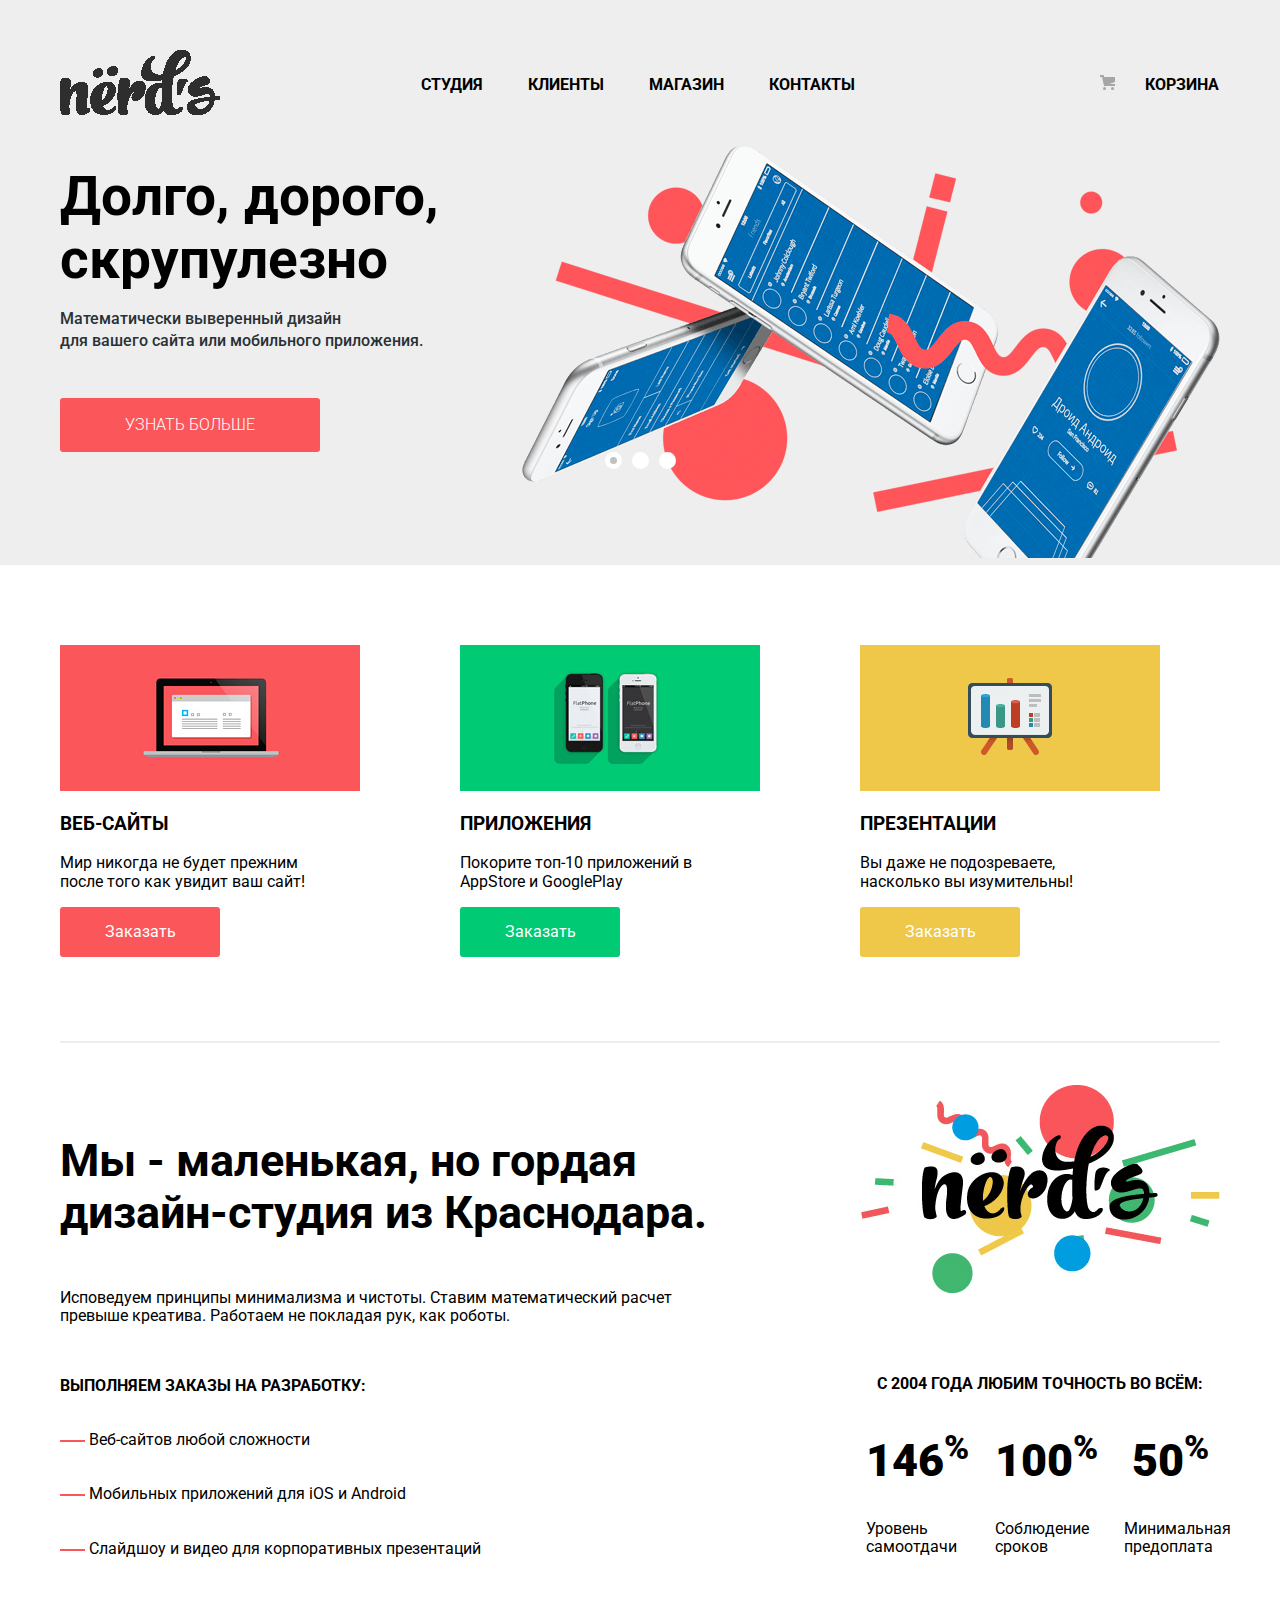
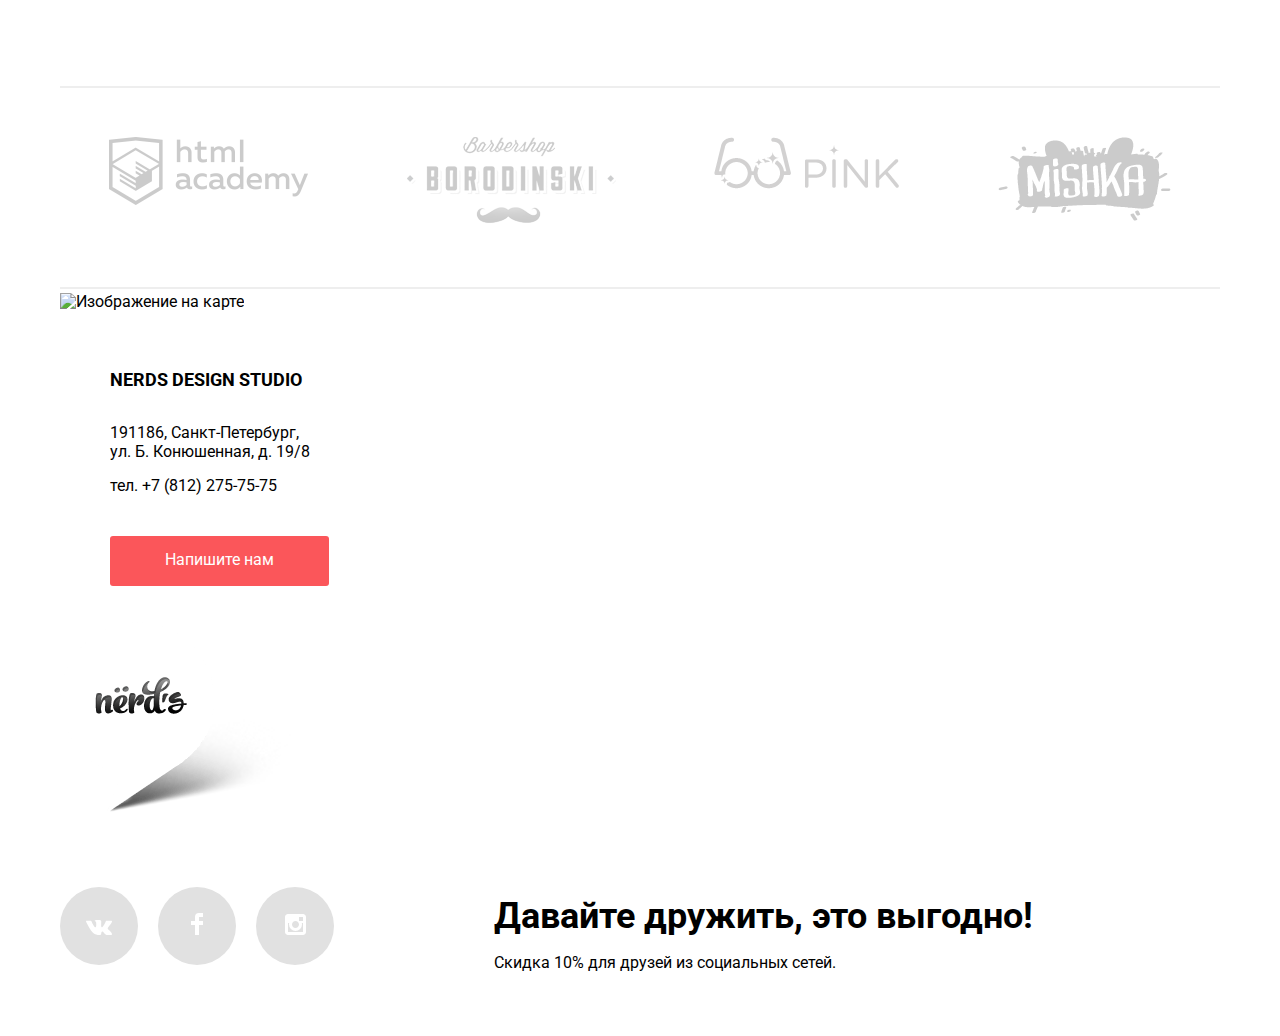
==== index.html @ 2d126277 "Исправления" ====
<!DOCTYPE html>
<html lang="ru">
  <head>
    <meta charset="utf-8">
    <title>HTML Academy: Нёрдс</title>
    <link href="https://fonts.googleapis.com/css?family=Roboto&display=swap" rel="stylesheet">
    <link rel="stylesheet" type="text/css" href="css/normalize.css">
    <link rel="stylesheet" type="text/css" href="css/style.css">
  </head>
  <body>
    <header class="main-header">
     <nav class="main-navigation container">
      <div class="main-navigation-wrapper">
      <div class="container">
      <a href="#">
        <svg xmlns="http://www.w3.org/2000/svg" xmlns:xlink="http://www.w3.org/1999/xlink" width="160" height="65" viewBox="0 0 160 65" class='main-logo'>
        <metadata><?xpacket begin="﻿" id="W5M0MpCehiHzreSzNTczkc9d"?>
        <x:xmpmeta xmlns:x="adobe:ns:meta/" x:xmptk="Adobe XMP Core 5.6-c142 79.160924, 2017/07/13-01:06:39        ">
        <rdf:RDF xmlns:rdf="http://www.w3.org/1999/02/22-rdf-syntax-ns#">
        <rdf:Description rdf:about=""/>
        </rdf:RDF>
        </x:xmpmeta>                                                     
        <?xpacket end="w"?></metadata>
        <image id="nerds-logo" width="160" height="65" xlink:href="[data-uri]"/>
        </svg>
      </a>
      <ul class="site-navigation">
      <li class="item-site-navigation"><a href="#"><b>СТУДИЯ</b></a></li>
      <li class="item-site-navigation"><a href="#"><b>КЛИЕНТЫ</b></a></li>
      <li class="item-site-navigation"><a href="catalog.html"><b>МАГАЗИН</b></a></li>
      <li class="item-site-navigation"><a href="#"><b>КОНТАКТЫ</b></a></li>
      </ul>
      <ul class="user-navigation">
       <li class="main-basket"><svg xmlns="http://www.w3.org/2000/svg" width="15" height="15" viewBox="0 0 15 15" class='basket-svvg'><circle fill="#a6a6a6" cx="4.5" cy="13.5" r="1.5"/><circle fill="#a6a6a6" cx="12.5" cy="13.5" r="1.5"/><path fill="#a6a6a6" d="M15 2H4.07l-.422-2H0v2h2.031l1.985 9H15V9H9.441L15 6.951z"/></svg><a href="#"><b> КОРЗИНА</b></a></li>
      </ul>  
      </div>
      </div>
    </nav>
    <div class="slider">
    <input type="radio" id="btn-1" name="toggle" checked>
    <input type="radio" id="btn-2" name="toggle">
    <input type="radio" id="btn-3" name="toggle">
    <div class="slider-controls">
      <label for="btn-1"></label>
      <label for="btn-2"></label>
      <label for="btn-3"></label>
    </div>
    <div class="slides">
      <div class="slide">
        <div class="slide-text">
           <div class="slide-title">Долго, дорого,<br>скрупулезно</div>
           <p>Математически выверенный дизайн<br>для вашего сайта или мобильного приложения.</p>
           <a class="btn" href="#">Узнать больше</a>
        </div>
       </div>
      <div class="slide">
        <div class="slide-text">
          <div class="slide-title">Любим математику,<br> как никто другой</div>
          <p>Никакого креатива, только математические формулы<br>  для расчета идеальных пропорций.</p>
          <a class="btn" href="#">Узнать больше</a>
        </div>
      </div>
      <div class="slide">
        <div class="slide-text">
          <div class="slide-title">Только ночь,<br> только хардкор!</div>
          <p>Работать днем, как все? Мы против этого.<br> Ближе к полуночи работа только начинается.</p>
          <a class="btn" href="#">Узнать больше</a>
        </div>
      </div>
    </div>
  </div>
    
    </header>
    <main class="container">
    <section class="features">
      <ul class="feature-list">
       <li class="feature-item">
        <img src="img/illustration-1.jpg" alt="Картинка №1 'ВЕБ-САЙТЫ'" width="300" height="146">
        <h3>ВЕБ-САЙТЫ</h3>
        <p>Мир никогда не будет прежним<br>
               после того как увидит ваш сайт!
            </p>
            <p><button type="button" class="button feature-button-one">Заказать</button></p>
       </li>
       <li class="feature-item">
        <img src="img/illustration-2.jpg" alt="Картинка №2 'ПРИЛОЖЕНИЯ'" width="300" height="146">
        <h3>ПРИЛОЖЕНИЯ</h3>
        <p>Покорите топ-10 приложений в<br>
               AppStore и GooglePlay
            </p>
            <p><button type="button" class="button feature-button-two">Заказать</button></p>
       </li>
       <li class="feature-item">
        <img src="img/illustration-3.jpg" alt="Картинка №3 'ПРЕЗЕНТАЦИИ'" width="300" height="146">
        <h3>ПРЕЗЕНТАЦИИ</h3>
        <p>Вы даже не подозреваете,<br>
               насколько вы изумительны!
            </p>
            <p><button type="button" class="button feature-button-three">Заказать</button></p>
       </li>      
      </ul>
    </section>
    <img src="img/divide.png" width="1160" height="2" alt="Горизонтальная линия">
    <div class="main-contacts">
      <div class="main-excellence">
      <p class="littering-2"><b>Мы - маленькая, но гордая<br>
      дизайн-студия из Краснодара.</b></p>
      Исповедуем принципы минимализма и чистоты. Ставим математический расчет<br>
      превыше креатива. Работаем не покладая рук, как роботы.
      <p class="littering-4"><b>Выполняем заказы на разработку:</b></p>
      <ul class="orders">
        <li class="orders-item"><img src="img/layer.png" width="25" height="2" alt="Чёрточка списка" class="order-item-img"> Веб-сайтов любой сложности</li>
        <li class="orders-item"><img src="img/layer.png" width="25" height="2" alt="Чёрточка списка" class="order-item-img"> Мобильных приложений для iOS и Android</li>
        <li class="orders-item"><img src="img/layer.png" width="25" height="2" alt="Чёрточка списка" class="order-item-img"> Слайдшоу и видео для корпоративных презентаций</li>
      </ul>  
      </div>
      <div class="statistics">
      <img src="img/nerds-illustration.png" width="360" height="208" alt="Картинка Нёрдс">
      <p class="littering-5"><b>C 2004 года любим точность во всём:</b></p>
      <table class="main-table">
        <tr class="train-1">
        <td class="table-item"><b>146<sup>%</sup></b></td>
        <td class="table-item"><b>100<sup>%</sup></b></td>
        <td class="table-item"><b>50<sup>%</sup></b></td>  
        </tr>
        <tr>
        <td class="table-item-1">Уровень самоотдачи</td>
        <td class="table-item-1">Соблюдение сроков</td>
        <td class="table-item-1">Минимальная предоплата</td>
        </tr>
      </table>
      </div>
    </div>
    <img src="img/divide.png" width="1160" height="2" alt="Горизонтальная линия">
    <ul class="main-brand">
    <li class="main-brand-item"><a href="https://htmlacademy.ru/intensive/htmlcss"><img src="img/logo-1-copy.png" width="199" height="68" alt="Картинка HTML Academy"></a></li>
    <li class="main-brand-item"><a href="#"><img src="img/logo-2-copy.png" width="209" height="90" alt="Картинка Барбершоп Бородинский"></a></li>
    <li class="main-brand-item"><a href="#"><img src="img/logo-3-copy.png" width="185" height="52" alt="Картинка ПНК"></a></li>
    <li class="main-brand-item"><a href="#"><img src="img/logo-4-copy.png" width="173" height="84" alt="Картинка MISHKA"></a></li>
    </ul>  
    <img src="img/divide.png" width="1160" height="2" alt="Горизонтальная линия">
    <div class="main-map">
      <!-- Вставить код карты !-->
      <img src="img/map.PNG" width="1160" height="415" alt="Изображение на карте">
      <article class="map-contact">
        <div class="map-contact-div-div">
        <div class="littering-8"><b>NERDS DESIGN STUDIO</b></div>
        <p>191186, Санкт-Петербург,<br>
        ул. Б. Конюшенная, д. 19/8</p>
        <p>тел. +7 (812) 275-75-75</p>
        <button type="button" class="button button-message-1">Напишите нам</button>  
        </div>
      </article>
    </div>
    <img src="img/map-marker.png" width="231" height="190" alt="Офис компании по адресу ул.Большая Конюшенная 19/8, Санкт-Петербург">
    <div class="modal modal-login">
    <form class="main-form" action="https://echo.htmlacademy.ru" method="post">
    <h2 class="littering-7">Напишите нам</h2>
    <div class="main-field-div-1-2">
      <button type="button" class="modal-close"></button>
    <div class="field-div-1">
    <p>
    <label for="name-user"><b>Ваше имя:</b></label><br>
    <input id="name-user" type="text" name="name" value="" placeholder="Имя Фамилия" class="field-div">
    </p>  
    </div>
    <div class="field-div-2">
    <p>
    <label for="user-email"><b>Ваш e-mail</b></label><br>
    <input id="user-email" type="email" name="login" placeholder="email@example.com" class="field-div">
    </p>  
    </div>
    </div>
    <div class="field-div-div">
      <label for="main-comment"><b>Текст письма:</b></label><br>
     <textarea name="comment" placeholder="В свободной форме" id="main-comment" class="field-div-div-1"></textarea><br>  
    </div>
    <button type="submit" class="button main-button-form">Отправить</button>
    </form> 
    </div>
    </main>
    <footer class="page-footer">
     <ul class="social-networks">
      <li class="social-networks-item"><a href="#"><svg xmlns="http://www.w3.org/2000/svg" width="26" height="15" viewBox="0 0 26 15"><path fill="#FFF" d="M16.138 11.51c.956-.309 2.18 2.04 3.483 2.939.978.681 1.727.534 1.727.534l3.473-.05s1.815-.112.957-1.554c-.071-.12-.503-1.069-2.585-3.022-2.177-2.043-1.882-1.712.739-5.244 1.597-2.153 2.236-3.468 2.036-4.028-.192-.539-1.365-.399-1.365-.399L20.69.713c-.381.001-.704.119-.851.515-.003.004-.621 1.666-1.445 3.079-1.741 2.989-2.436 3.148-2.724 2.961-.661-.433-.494-1.737-.494-2.664 0-2.897.432-4.105-.846-4.417-.427-.104-.739-.172-1.828-.182-1.392-.021-2.574 0-3.244.329-.445.223-.786.712-.579.74.26.035.843.16 1.155.586.401.552.389 1.789.389 1.789s.229 3.411-.54 3.834c-.528.29-1.25-.302-2.803-3.016-.793-1.388-1.392-2.922-1.392-2.922s-.116-.285-.326-.441c-.25-.185-.6-.244-.6-.244L.848.684S.29.7.085.946c-.182.218-.015.668-.015.668s2.909 6.881 6.203 10.347c3.02 3.182 6.452 2.971 6.452 2.971h1.555s.469-.054.709-.312c.224-.24.214-.691.214-.691s-.031-2.109.935-2.419z"/></svg></a></li>
      <li class="social-networks-item"><a href="#"><svg xmlns="http://www.w3.org/2000/svg" width="12" height="22" viewBox="0 0 12 22"><path fill="#FFF" d="M12 4V0H8a4 4 0 0 0-4 4v4H0v4h4v10h4V12h4V8H8V4h4z"/></svg></a></li>
      <li class="social-networks-item"><a href="#"><svg xmlns="http://www.w3.org/2000/svg" width="21" height="21" viewBox="0 0 21 21"><path fill="#FFF" d="M18 0H3C1.35 0 0 1.35 0 3v15c0 1.65 1.35 3 3 3h15c1.65 0 3-1.35 3-3V3c0-1.65-1.35-3-3-3zm-7.5 7c1.93 0 3.5 1.57 3.5 3.5S12.43 14 10.5 14 7 12.43 7 10.5 8.57 7 10.5 7zM18 18H3V9h1.181A6.504 6.504 0 0 0 4 10.5a6.5 6.5 0 1 0 13 0 6.45 6.45 0 0 0-.181-1.5H18v9zm0-11h-4V3h4v4z"/></svg></a></li> 
     </ul>
     <div class="discount">
     <b class="littering-3">Давайте дружить, это выгодно!</b><br>
     <p>Скидка 10% для друзей из социальных сетей.</p>
     </div>
    </footer>
  </body>
</html>
---- css/style.css ----
body {
	margin: 0;
	padding: 0;
	font-family: 'Roboto', Arial, sans-serif;
	font-size: 16px;
	font-weight: 400;
	min-width: 1200px;
}

.visually-hidden:not(:focus):not(:active),
input[type="checkbox"].visually-hidden,
input[type="radio"].visually-hidden {
  position: absolute;

  width: 1px;
  height: 1px;
  margin: -1px;
  border: 0;
  padding: 0;

  white-space: nowrap;

  clip-path: inset(100%);
  clip: rect(0 0 0 0);
  overflow: hidden;
}

.main-header {
  background: #eeeeee;
  margin-right: 20px;
  margin-left: 20px;
}
.slider {
  position: relative;
  width: 1160px;
  margin: 0 auto;
}
.slide {
  width: 100%;
  min-height: 430px;
  background-repeat: no-repeat;
  background-position: 100% 10px;
  transition: left 0.3s ease;
}
.slider input[type="radio"] {
  display: none;
}
.slider-controls {
  position: absolute;
  bottom: 95px;
  left: 50%;
  z-index: 10;
  width: 200px;
  margin-left: -100px;
  text-align: center; 
}
.slider-controls label {
  display: inline-block;
  width: 7px;
  height: 7px;
  margin: 0 3px;
  vertical-align: top;
  background: #ffffff;
  border: 5px solid white;
  border-radius: 50%;
  cursor: pointer;
}
.slide-text {
  width: 520px;
  padding: 30px 0;
}
.slide-title {
  font-weight: 700;
  font-size: 55px;
}
.slide p {
  font-weight: 500;
  line-height: 22px;
  color: #283136;
}
.slide .btn {
  display: block;
  width: 240px;
  height: 30px;
  margin-top: 46px;
  padding: 12px 10px;
  font-weight: 300;
  font-size: 16px;
  vertical-align: middle;
  line-height: 30px;
  text-align: center;
  color: #ffffff;
  text-transform: uppercase;
  text-decoration: none;
  background: #fb565a;
  border-radius: 3px;
}
.slide:nth-child(1) {
  background-image: url(../img/slide1.png); 
}

.slide:nth-child(2) {
  background-image: url(../img/slide2.png);
}

.slide:nth-child(3) {
  background-image: url(../img/slide3.png);
}
.slide {
  display: none;
}
#btn-1:checked ~ .slides .slide:nth-child(1) {
  display: block;
}

#btn-2:checked ~ .slides .slide:nth-child(2) {
  display: block;
}

#btn-3:checked ~ .slides .slide:nth-child(3) {
  display: block;
}
#btn-1:checked ~ .slider-controls label[for="btn-1"],
#btn-2:checked ~ .slider-controls label[for="btn-2"],
#btn-3:checked ~ .slider-controls label[for="btn-3"] {
  background-color: #c1c1c1;
}
/* КОНЕЦ СЛАЙДЕРА */


/* ОФОРМЛЕНИЕ ВСЕХ ССЫЛОК */
a {
	text-decoration: none;
	color: #000;
}

/* ОФОРМЛЕНИЕ ВСЕХ КНОПОК */

.button {
	font: inherit;
	text-align: center;
	color: #fff;
	vertical-align: middle;
	background-color: #fb565a;
	border: none;
}

.button:hover {
	background-color: #e74246;
}

.button:active {
	background-color: #d7363b;
}

.btn:hover {
	background-color: #e74246;
}

.btn:active {
	background-color: #d7363b;
}

.button-message-1 {
	width: 219px;
	height: 50px;
	border-radius: 3px;
	margin-top: 24px;
}

/* НАЧАЛО ШАПКИ САЙТА */
.main-logo:hover {
	opacity: 0.8;
}

.main-logo:active {
	opacity: 0.3;
}

.main-header {
	background-color: #eee;
	min-height: 135px;
	margin: 0 auto;
}

.main-navigation {
	min-height: 135px;
	display: flex;
	flex-direction: column;
	align-items: center;
}

.main-navigation-wrapper {
	width: 100%;
	min-height: 70px;
	background-color: transparent;
	margin-top: 50px;
}

.main-navigation .container {
	margin: 0;
}

.container {
  width: 1160px;
  margin: 0 auto;
  padding: 0;
}

.main-navigation-wrapper .container {
	display: flex;
	justify-content: space-between;
}

.site-navigation {
	display: flex;
	align-items: center;
	justify-content: space-around;
	list-style-type: none;
	font-size: 16px;
	font-weight: 500;
	min-height: 60px;
	margin: 0;
	padding: 0;
}

.item-site-navigation {
	margin-right: 45px;
}

.user-navigation {
	display: flex;
	align-items: center;
	min-height: 70px;
	margin: 0;
	padding: 0;
	width: 120px;
}


.site-navigation .item-site-navigation a:hover {
	color: #ff535d;
}

.site-navigation .item-site-navigation a:active {
	color: #bbb;
}

.button-up {
	width: 240px;
	height: 50px;
	margin-top: 40px;
	border-radius: 3px;
}

/* КОРЗИНА В ШАПКЕ, ПРОДОЛЖЕНИЕ ШАПКИ САЙТА */
.user-navigation {
	list-style-type: none;
	font-size: 16px;
	font-weight: 500;
}
.user-navigation .main-basket a:hover {
	color: #ff535d;
}

.user-navigation .main-basket a:active {
	color: #bbb;
}

.basket-svvg {
	padding-right: 26px;
}

/* КОНЕЦ ШАПКИ САЙТА */

/* Начало feature-item на INDEX.HTML  */
.features {
	margin-bottom: 34px;
}

.feature-list {
	list-style-type: none;
	min-height: 350px;
	margin: 0;
	padding: 0;
	display: flex;
	justify-content: space-between;
	margin-top: 80px;
}

.feature-item {
	min-height: 350px;
	width: 300px;
	margin-right: 100px;
}


.feature-button-one {
	width: 160px;
	height: 50px;
	border-radius: 3px;
}

.feature-button-two {
	background-color: #00ca74;
	width: 160px; 
	height:50px;
	border-radius: 3px;
}

.feature-button-two:hover {
	background-color: #01bc6d;
}

.feature-button-two:active {
	background-color: #00aa63;
}

.feature-button-three {
	background-color: #efc84a;
	width: 160px; 
	height:50px;
	border-radius: 3px;
}

.feature-button-three:hover {
	background-color: #eab535;
}

.feature-button-three:active {
	background-color: #e6a823;
}
/* Конец feature-item по INDEX.HTML */



/* Начало "Мы - маленькая, но гордая дизайн-студия на INDEX.HTML" */

.orders {
	list-style-type: none;
	margin: 0;
	padding: 0;
}

.orders-item {
	margin-bottom: 36px;
}

.order-item-img {
	vertical-align: middle;
}

.main-table {
	width: 360px;
	border-spacing: 5px 31px;
}

.main-table .table-item {
	vertical-align: middle;
	text-align: center;
	font-size: 45px;
	padding-right: 20px;
	font-weight: bold;

}

.main-table .table-item-1 {
	vertical-align: middle;
	padding-right: 5px;
}

.main-contacts {
	padding: 0;
	display: flex;
	justify-content: space-between;
	margin-bottom: 80px;
}

.excellence {
	min-height: 380px;
	width: 660px;
}

.statistics {
	min-height: 420px;
	width: 360px;
	margin-top: 38px;
}
/* Конец "Мы - маленькая, но гордая дизайн-студия на INDEX.HTML" */

/* Начало СПОНСОРОВ на INDEX.HTML */
.main-brand {
	list-style-type: none;
	display: flex;
	justify-content: space-around;
	margin: 0;
	padding: 0;
	margin-top: 44px;
	margin-bottom: 44px;
	
}

.main-brand .main-brand-item {
	opacity: 0.2;
}

.main-brand .main-brand-item:hover {
	opacity: 1;
}

.main-brand .main-brand-item:active {
	opacity: 0.1;
}
/* Конец СПОНСОРОВ НА INDEX.HTML*/

/* КАРТЫ НА ДВУХ СТРАНИЦАХ INDEX & CATALOG */
.map-contact {
	background-color:#fff;
	width: 320px;
	height: 310px;
}

/* КОНЕЦ КАРТ */

.main-field-div-1-2 {
	display: flex;
	margin-left: 70px;
}

.modal-close {
  position: absolute;
  left: 590px;
  top: 55px;
  width: 22px;
  height: 22px;
  border: 0;
  cursor: pointer;
  background-color: #fff;
}

.modal-close::before,
.modal-close::after {
  content: "";
  top: 10px;
  left: 2px;
  position: absolute;
  width: 19px;
  height: 3px;
  background-color: red;
}

.modal-close::before {
  transform: rotate(45deg);
}

.modal-close::after {
  transform: rotate(-45deg);
}

.field-div {
	height: 35px;
	width: 245px;
	margin-top: 8px;
}

.field-div:hover {
	border-color: #d7dcde;
}

.field-div:focus {
	border-color: #000;
}

.field-div:invalid {
	border-color: #e74246;
	color: #e74246;
}

.field-div-1 {
	margin-right: 30px;
}

.field-div-div {
	margin-left: 70px;
}

.field-div-div-1 {
	height: 82px;
	width: 521px;
	margin-top: 8px;
}

.field-div-div-1:hover {
	border-color: #d7dcde;
}

.field-div-div-1:focus {
	border-color: #000;
}

.field-div-div-1:invalid {
	border-color: #e74246;
	color: #e74246;
}

.main-button-form {
	width: 180px;
	height: 35px;
	border-radius: 3px;
	margin-left: 70px;
	margin-top: 25px;
}

.map-contact-div-div {
	padding-top: 58px;
	margin-left: 50px;
}

/* НАЧАЛО ПОДВАЛА САЙТА НА ДВУХ СТРАНИЦАХ INDEX & CATALOG */
	.social-networks-item {
	list-style-type: none;
	border-radius: 50%;
	background-color: #e1e1e1;
	width: 78px;
	height: 78px;
	text-align: center;
	line-height: 85px;
	vertical-align: middle;
	margin-right: 20px;
}

.social-networks-item:hover {
	background-color: #e74246;
}

.social-networks-item:active {
	background-color: #d7363b;
}

.page-footer {
	display: flex;
	margin: 0 auto;
	justify-content: flex-start;
	height: 220px;
	max-width: 1160px;
}

.social-networks {
	display: flex;
	margin: 0;
	padding: 0;
	align-items: center;
}

.discount {
	padding-top: 80px;
	margin-left: 140px;
}

/* КОНЕЦ ПОДВАЛА НА ДВУХ СТРАНИЦАХ INDEX & CATALOG */

/* Главные надписи на сайте */
.littering-1 {
	font-size: 55px;
}

.littering-2 {
	font-size: 45px;
	margin-top: 88px;
	margin-bottom: 50px;
}

.littering-3 {
	font-size: 36px;
}

.littering-4 {
	text-transform: uppercase;
	font-size: 16px;
	margin-top: 51px;
	margin-bottom: 36px;
}

.littering-5 {
	text-transform: uppercase;
	font-size: 16px;
	margin-top: 77px;
	margin-bottom: 10px;
	text-align: center;
}

.littering-6 {
	margin-top: -29px;
}

.littering-7 {
	margin-left: 70px;
	margin-top: 52px;
}

.littering-8 {
	font-size: 18px;
	margin-bottom: 34px;
}

.littering-9 {
	font-size: 18px;
  	line-height: 24px;
  	text-transform: uppercase;
  	font-weight: 700;
}

.littering-10 {
	display: flex;
	flex-wrap: wrap;
	justify-content: center;
	min-height: 200px;
}

.littering-10-text {
	font-size: 55px;
	font-weight: 700;
}
/* Конец главных надписей на сайте */

/* ФИЛЬТР */

.filter-item {
  margin: 0;
  padding: 0;
  border: none;
  /* Для демонстрации */
  width: 260px;
}

.range-filter {
  width: 260px;
  margin-top: 49px;
}

.filter-item legend {
  font-size: 18px;
  line-height: 24px;
  text-transform: uppercase;
  font-weight: 700;
}

.range-controls {
  position: relative;
  
  height: 41px;
  margin-bottom: 15px;
  padding-top: 39px;
  padding-right: 20px;
  padding-left: 20px;
  
  background-color: #f1f1f1;
  
  border-radius: 5px;
}

.range-controls .scale {
  height: 2px;

  background: #d7dcde;
}

.range-controls .bar {
  width: 30%;
  height: 2px;

  background: #00ca74;
}

.range-controls .toggle {
  position: absolute;
  top: 31px;
  left: 0;
  
  width: 4px;
  height: 4px;
  padding: 0;

  border: 8px solid #ffffff;
  background-color: #ababab;
  box-shadow: 0 2px 1px 0 #cfcfcf;
  border-radius: 50%;
  cursor: pointer;
}

.range-controls .toggle-min {
  left: 50px;
}

.range-controls .toggle-max {
  left: 110px;
}

.price-controls {
  font-size: 0;
}

.price-controls label {
  display: inline-block;
  width: 50%;
  
  font-size: 16px;
  text-transform: uppercase;
}

.price-controls input {
  width: 60px;
  padding: 8px 10px;
  margin-left: 10px;
  
  font-family: Roboto, Arial, sans-serif;
  font-size: 16px;
  text-align: center;
  color: #283136;
  
  border: none;
  border-radius: 5px;
  background: #f1f1f1;
}

.max-price {
  text-align: right;
}



/* Боковая панель "СЕТКА, ОСОБЕННОСТИ НА СТРАНИЦЕ CATALOG" */
.visually-hidden {
	height: 160px;
	background-color: #eee;
	text-align: center;
	font-size: 55px;
	padding-top: 20px;
}

.choice-grid {
	list-style-type: none;
	margin: 0;
	padding: 0;
}

.main-choice-grid {
	margin-top: 42px;
}

.choice-grid-item {
	margin-bottom: 25px;
}

.choice-features {
	display: flex;
	flex-direction: column;
	list-style-type: none;
	margin: 0;
	padding: 0;
}

.choice-features-item {
	margin-bottom: 18px;
}

.show-grid {
	background-color: #eeeeee;
	color: #000;
	width: 260px;
	height: 50px;
	margin-top: 38px;
	border-radius: 3px;

}

.show-grid:hover {
	background-color: #dfdfdf;
}

.show-grid:active {
	background-color: #d5d5d5;
}

.grid-features {
	display: flex;
	flex-direction: column;
}

.choice-grid {
	display: flex;
	flex-direction: column;
	margin: 0;
	padding: 0;
}

.radiobox-1 {
	position: relative;
  	padding-left: 40px;
  	cursor: pointer;
  	color: #999999;
  	padding-top: 7px;
}

.radiobox-1:hover {
  color: #4d4d4d;
}

.radiobox-1 input[type="radio"] + .checkbox-indicator-1 {
  position: absolute;
  top: 0;
  left: 0;
  width: 23px;
  height: 23px;
  border-radius: 50%;
  border: 5px solid #999999;
  color: #4d4d4d;
 
}

.radiobox-1 input[type="radio"]:hover + .checkbox-indicator-1 {
  border-color: #4d4d4d;
  color: #4d4d4d;
}

.radiobox-1 input[type="radio"]:checked + .checkbox-indicator-1::after {
  content: "";
  position: absolute;
  top: 7px;
  left: 7px;
  width: 10px;
  height: 10px;
  border-radius: 50%;
  background-color: #ededed;
}

.radiobox-1 input[type="radio"]:hover + .checkbox-indicator-1::after {
  background-color: #4d4d4d;
}

.checkbox-1 {
  position: relative;
  padding-left: 40px;
  padding-top: 5px;
  color: #999999;
  cursor: pointer;
}

.checkbox-1:hover {
  color: #4d4d4d;
}

.checkbox-1 input[type="checkbox"] + .checkbox-indicator {
  position: absolute;
  top: 0;
  left: 0;
  width: 23px;
  height: 23px;
  border: 2px solid #999999;
  border-radius: 3px;
}

.checkbox-1 input[type="checkbox"]:hover + .checkbox-indicator {
  border-color: #4d4d4d;
}

.checkbox-1 input[type="checkbox"]:checked + .checkbox-indicator::before {
	 content: "";

  position: absolute;
  top: 10px;
  left: 4px;
  z-index: 10;
  width: 8px;
  height: 5px;

  background-color: #ededed;

}

.checkbox-1 input[type="checkbox"]:checked + .checkbox-indicator::after {
  content: "";
  position: absolute;
  top: 5px;
  left: 6px;
  width: 25px;
  height: 5px;
  border: 1px solid #fff;
  background-color: #ededed;
}

.checkbox-1 input[type="checkbox"]:checked + .checkbox-indicator::before {
  transform: rotate(43deg);
}

.checkbox-1 input[type="checkbox"]:checked + .checkbox-indicator::after {
  transform: rotate(-48deg);
}

.checkbox-1 input[type="checkbox"]:hover + .checkbox-indicator::before {
  background-color: #4d4d4d;
}

.checkbox-1 input[type="checkbox"]:hover + .checkbox-indicator::after {
  background-color: #4d4d4d;
}


.notification {
	width: 360px;
	height: 233px;
	background-color: #eeeeee;
	margin-bottom: 20px;
}

.notification-main {
	font-size: 18px;
	font-weight: 700;
	text-align: center;
	margin-bottom: 28px;
	padding-top: 34px;
	text-transform: uppercase;
}

.notification-main-main {
	font-size: 16px;
	font-weight: normal;
	text-align: center;
	padding-bottom: 20px;
	color: #8a8a8a;
}

.notification-button {
	width: 200px;
	height: 50px;
	margin-left: 80px;
	border-radius: 3px;
}
/* Конец страницы каталога, боковая панель "СЕТКА, ОСОБЕННОСТИ" */

/* Начало панели "СТОИМОСТЬ, СОРТИРОВАТЬ" */
.main-setting {
	display: flex;
	flex-direction: column;
	list-style-type: none;
	margin: 0;
	padding: 0;
}

.main-sort {
	display: flex;
}
.sort {
	display: flex;
	list-style-type: none;
	margin: 0;
	padding: 0;
	margin-bottom: 50px;
}

.setting {
	display: flex;
	justify-content: flex-end;
	list-style-type: none;
	margin: 0;
	padding: 0;
	margin-left: 200px;
	padding-top: 3px;
}
.setting-item {
	display: flex;
	display: inline-block;
	list-style-type: none;
	margin-right: 25px;
	opacity: 0.2;
}

.setting-item:hover {
	opacity: 0.6;
}

.setting-item:active {
	opacity: 1;
}

.down-up {
	list-style-type: none;
	margin: 0;
	padding: 0;
	display: flex;
	margin-left: 40px;
	padding-top: 7px;
}

.setting-item-two {
	display: flex;
	margin-left: 20px;
}
/* Конец панели "СТОИМОСТЬ, СОРТИРОВАТЬ" */

/* НАЧАЛО КАТАЛОГА КАРТИНКИ */
.choice-selection-main {
	display: flex;
	flex-wrap: wrap;
	justify-content: space-between;
	list-style-type: none;
	margin: 0;
	padding: 0;
}

.container-main-main {
	display: flex;
	justify-content: space-around;
	margin-top: 60px;
}

.choice-selection {
	max-width: 760px;
	margin-left: 60px;
}

.chouce-1 {
	display: flex;
	flex-wrap: wrap;
	display: inline-block;
	width: 360px;
	margin-bottom: 5px;
	margin-left: 5px;
}

.choice-selection-main img {
	margin-top: -6px;
}

.chouce-1-item {
	opacity: 0.12;
}

.chouce-1-item:hover {
	opacity: 1;
}

.down-up-icon {
	opacity: 0.2;
}

.down-up-icon:hover {
	opacity: 0.6;
}

.down-up-icon:active {
	opacity: 1;
}
/* КОНЕЦ КАТАЛОГА КАРТИНКИ */

/* НАЧАЛО ПЕРЕКЛЮЧАТЕЛЕЙ КАТАЛОГА КАРТИНКИ */

.pagination {
	display: flex;
	list-style-type: none;
	justify-content: center;
	margin-left: 10px;
}

.pagination .pagination-item {
	font: inherit;
	text-align: center;
	color: #fff;
	line-height: 50px;
	vertical-align: middle;
	background-color: #eeeeee;
	border: none;
	width: 50px;
	height: 50px;
	margin: 5px;
	border-radius: 3px;
}
.pagination :last-child {
	width: 260px;
	height: 50px;
}

.pagination .pagination-item:hover {
	background-color: #dfdfdf;
}

.pagination .pagination-item:active {
	background-color: #d5d5d5;
}

/* КОНЕЦ ПЕРЕКЛЮЧАТЕЛЕЙ КАТАЛОГА КАРТИНКИ */

/* ФОРМЫ  */
.modal {
	position: fixed;
	background-color: #fff;
	box-shadow: 0 20px 40px rgba(0, 0, 0, 0.8);
	display: none;
}

.modal-login {
	top: 360px;
    left: 30%;
    width: 667px;
	height: 410px;
}

.bar {
	margin-left: 20%;
	width: 30%;
}
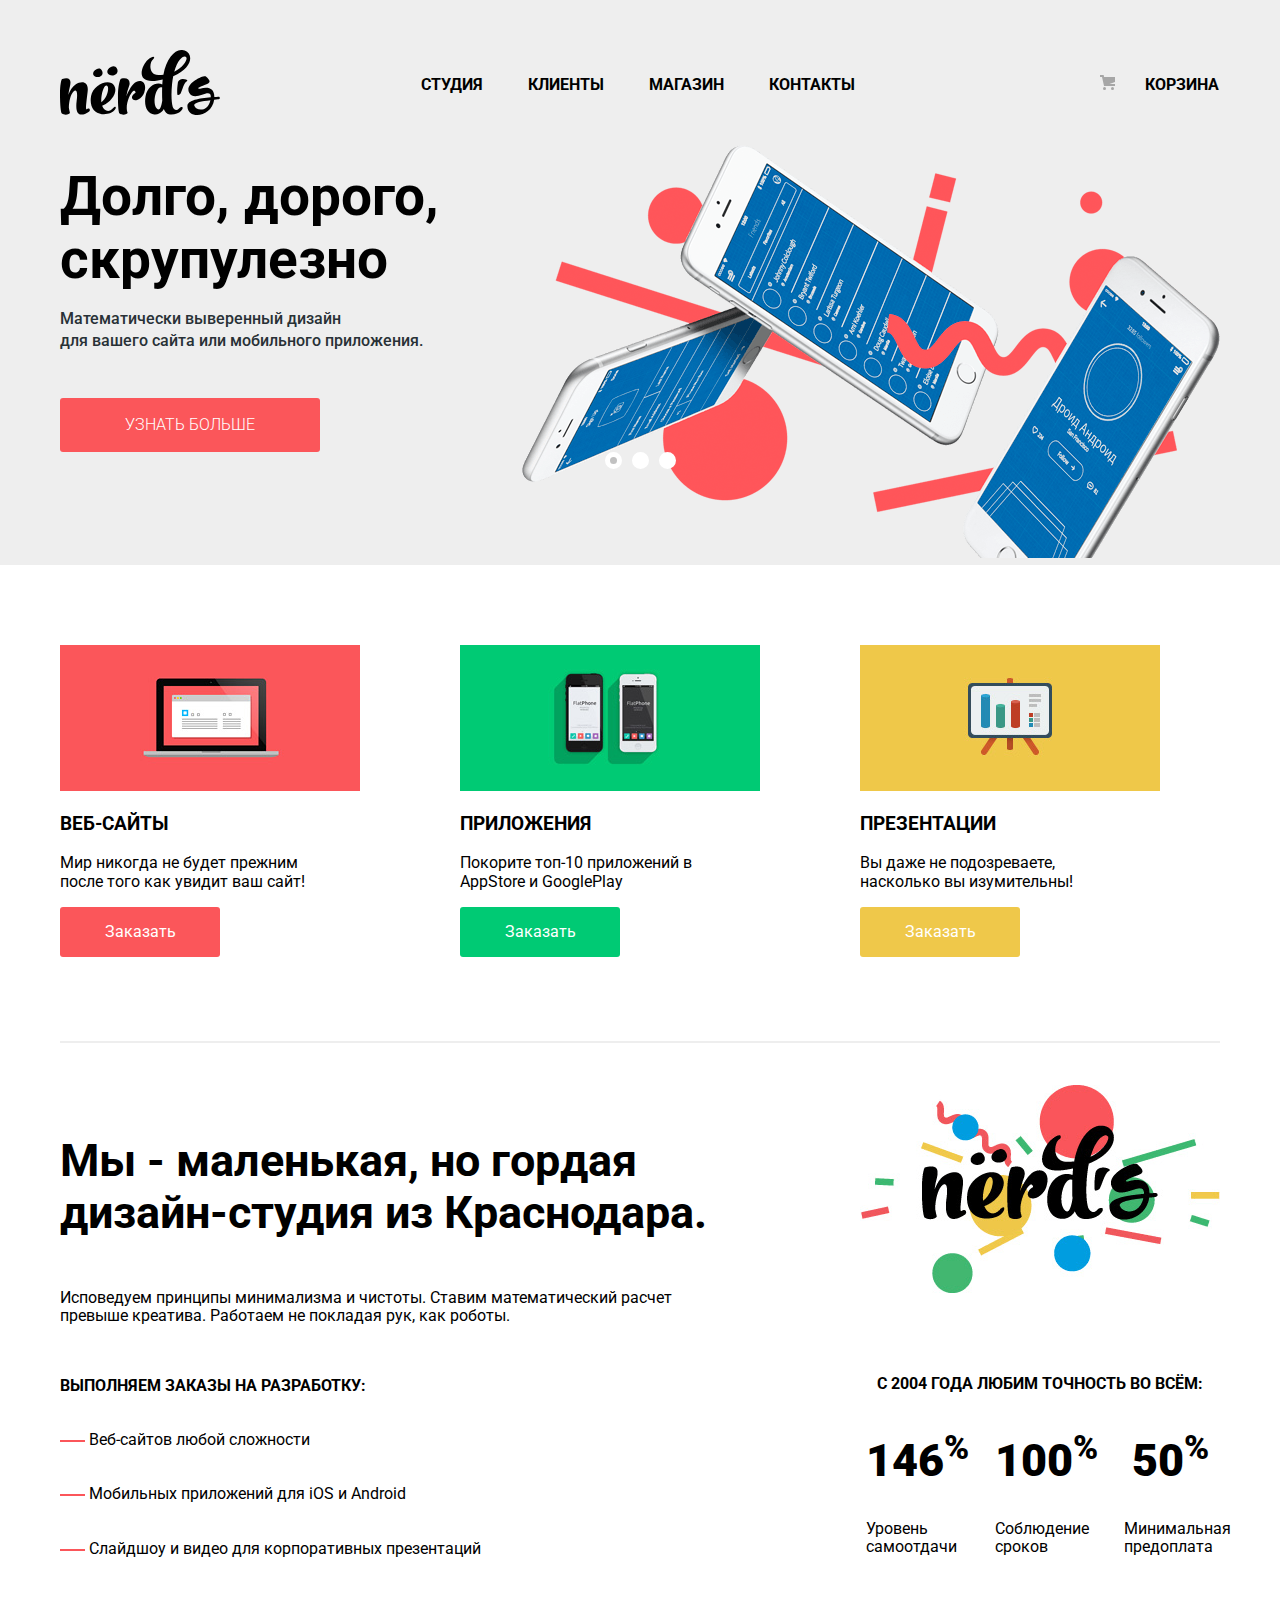
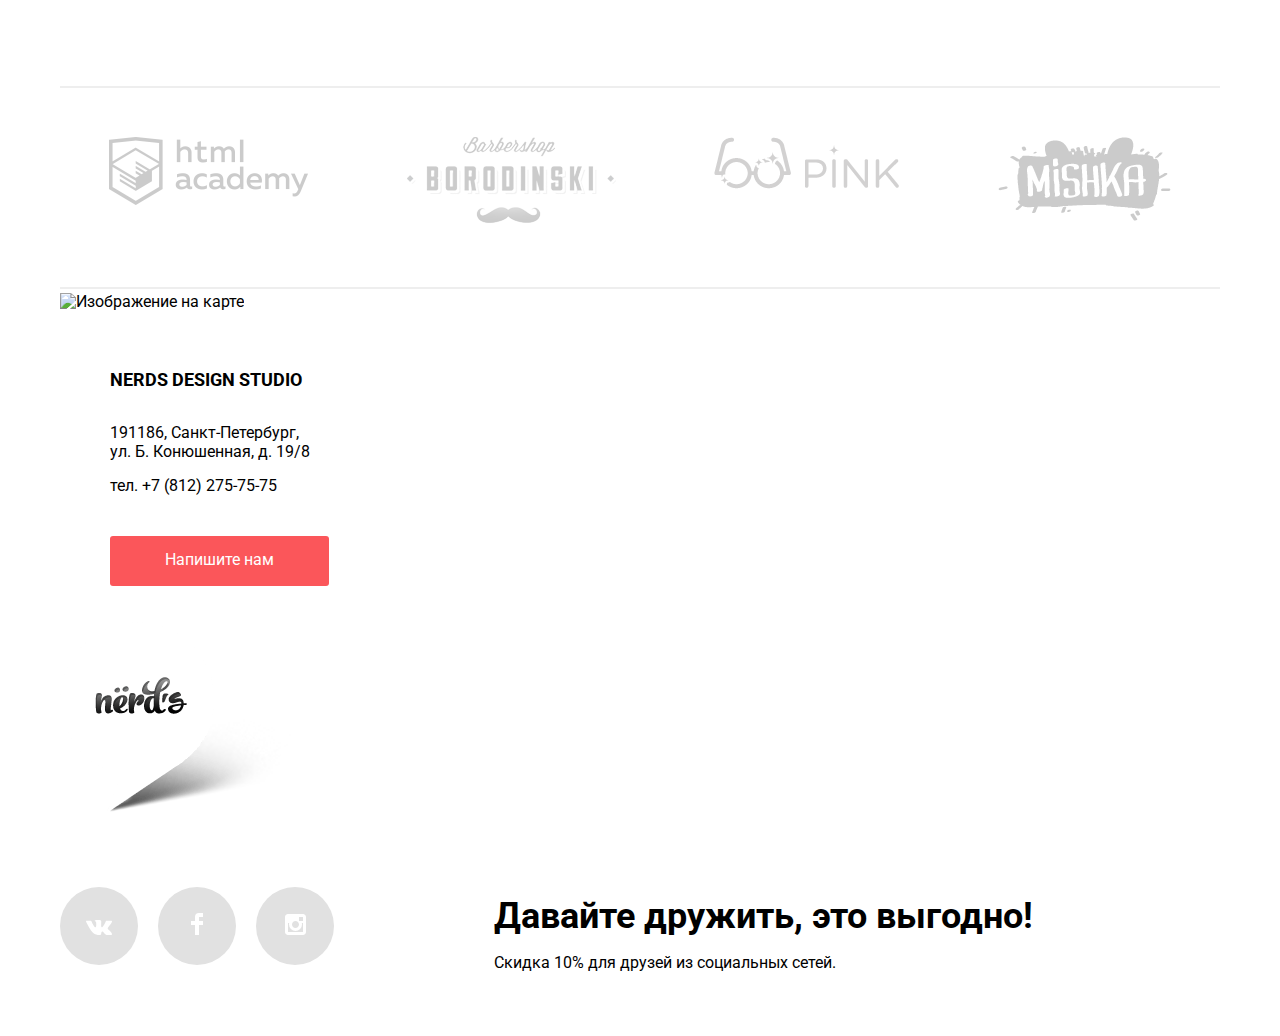
==== commit 87801897: "Исправления_я" ====
--- a/index.html
+++ b/index.html
@@ -13,16 +13,7 @@
       <div class="main-navigation-wrapper">
       <div class="container">
       <a href="#">
-        <svg xmlns="http://www.w3.org/2000/svg" xmlns:xlink="http://www.w3.org/1999/xlink" width="160" height="65" viewBox="0 0 160 65" class='main-logo'>
-        <metadata><?xpacket begin="﻿" id="W5M0MpCehiHzreSzNTczkc9d"?>
-        <x:xmpmeta xmlns:x="adobe:ns:meta/" x:xmptk="Adobe XMP Core 5.6-c142 79.160924, 2017/07/13-01:06:39        ">
-        <rdf:RDF xmlns:rdf="http://www.w3.org/1999/02/22-rdf-syntax-ns#">
-        <rdf:Description rdf:about=""/>
-        </rdf:RDF>
-        </x:xmpmeta>                                                     
-        <?xpacket end="w"?></metadata>
-        <image id="nerds-logo" width="160" height="65" xlink:href="[data-uri]"/>
-        </svg>
+        <svg class='main-logo' xmlns="http://www.w3.org/2000/svg" width="160" height="65" viewBox="0 0 160 65"><path d="M157.936 49.374c-1.235.161-2.523.271-3.757.377v.056c-2.415 17.364-26.188 20.231-26.779 6.599-.269-6.167 11.593-7.95 23.398-9.088.429-11.09-15.901 5.667-21.608-4.601-5.019-9.025 14.632-17.938 16.728-16.102 6.438 5.636 3.404 6.618-1.379 8.335-9.49 3.41-5.791 4.107-4.511 3.726 7.569-2.253 14.366-1.04 14.312 8.317 1.288-.107 2.522-.163 3.757-.271 2.306-.215 2.467 2.435-.161 2.652zm-7.514.756c-9.124 1.028-17.013 2.436-16.153 5.355 1.716 5.573 13.577 6.818 16.153-5.355zM117.678 44.918c-.682-.037-.703-6.038.112-11.688 1.005-6.951 11.935-3.357 9.093-1.906-2.975 1.52-4.429 8.718-6.266 12.087-.635 1.161-2.605 1.526-2.939 1.507zM42.105 21.002c2.376 4.866-4.937 8.171-8.292 4.521-1.398-1.555-.755-4.56 2.636-6.193 1.697-.836 4.073-1.596 5.656 1.672zM57.062 18.861c2.585 5.297-5.38 8.896-9.031 4.922-1.522-1.695-.823-4.963 2.873-6.742 1.846-.911 4.432-1.736 6.158 1.82zM28.883 61.666c-7.919 5.338-14.219 4.159-12.212-10.848 1.45-10.904-.948-11.521-3.122-9.442-2.845 2.697-4.628 9.723-4.684 16.412a50.98 50.98 0 0 0 1.004 4.776c.334 1.63-4.907 3.315-7.974 1.011C.837 62.79 0 54.865 0 44.131c0-8.824 1.171-14.895 2.23-15.175 8.029-2.191 9.312 1.348 7.583 7.981a47.637 47.637 0 0 0-1.395 7.924c1.673-4.664 4.071-8.485 6.803-10.173 7.416-4.664 13.605-2.473 12.434 6.801-2.007 16.58-2.174 18.827-.39 17.535 2.231-1.574 3.68 1.238 1.618 2.642zM54.982 59.59c-2.175 3.484-7.806 5.171-13.216 4.552-7.75-.843-12.545-7.756-10.705-18.097 2.008-11.185 18.065-18.322 23.196-10.341 3.735 5.789-2.175 16.017-11.597 19.783l-.502.168c1.951 5.171 6.579 7.476 11.039 2.36 2.119-2.36 3.624-1.348 1.785 1.575zm-13.605-7.418c5.855-4.159 7.806-13.32 6.189-15.905-1.728-2.697-5.074 1.517-6.245 11.746-.111 1.461-.111 2.865.056 4.159zM83.091 44.992c-1.597 2.507-3.903 4.384-5.966 5.059-2.398.73-5.185.056-5.185-2.698 0-1.011.892-3.372 3.624-4.721-.168-1.911-1.394-2.417-2.286-1.686-3.345 2.586-7.417 12.25-6.356 19.221.055.168.055.337.055.506.168.617.335 1.237.558 1.854.557 1.574-4.907 3.316-7.973.956-1.059-.788-1.617-6.97-1.617-17.704 0-8.824 1.951-16.636 3.011-16.917 6.412-1.743 10.147 1.292 8.14 7.249-1.171 3.373-2.23 6.801-2.843 10.399 2.453-6.688 6.523-12.872 9.812-14.501 5.856-2.923 10.092.956 8.867 7.813-.056.11-.112.393-.112.449-.056.562-.566 2.302-.39 1.741-.516 1.645-.892 2.277-1.339 2.98z"/><path d="M113.207 26.161a86.988 86.988 0 0 0-1.115 7.531c-1.059 10.06-.612 18.996.613 22.986.726 2.137 3.457 4.946 6.078 2.023 2.843-3.203 5.967-1.349 2.174 2.416-2.34 2.305-6.689 3.878-11.039 3.428-3.123-.393-5.018-2.415-6.134-5.505-.444.898-.947 1.685-1.56 2.302-2.119 2.193-4.685 3.43-7.974 3.092-6.637-.73-10.538-7.923-8.699-18.153 1.952-10.791 11.319-14.725 16.728-11.857.112-1.349.223-2.699.335-4.104.055-.281.055-.562.11-.843a96.962 96.962 0 0 1-4.962.956C73.787 34.423 82.04 14.864 87.894 9.75c6.636-5.733 7.36-1.855 5.297-.562-3.68 2.36-5.297 15.905 5.241 15.905 1.729 0 3.346-.112 4.962-.281C106.685 6.49 116.665-2.391 124.75.532c8.976 3.26 8.029 17.535-11.543 25.629zm-10.928 24.393c-.224-3.542-.224-7.532-.167-11.636 0-.506.056-1.011.056-1.461-3.346-1.518-6.635 3.653-7.473 10.792-.946 8.373 2.788 12.813 4.908 10.791 1.617-1.631 2.453-6.803 2.676-8.486zm24.086-43.165c-1.784-2.642-8.307.562-12.098 14.332 9.535-4.554 13.326-12.422 12.098-14.332z"/></svg>
       </a>
       <ul class="site-navigation">
       <li class="item-site-navigation"><a href="#"><b>СТУДИЯ</b></a></li>
@@ -143,6 +134,7 @@
       <!-- Вставить код карты !-->
       <img src="img/map.PNG" width="1160" height="415" alt="Изображение на карте">
       <article class="map-contact">
+        <h3 class="visually-hidden">Карточка с адресом</h3>
         <div class="map-contact-div-div">
         <div class="littering-8"><b>NERDS DESIGN STUDIO</b></div>
         <p>191186, Санкт-Петербург,<br>
--- a/css/style.css
+++ b/css/style.css
@@ -905,20 +905,12 @@
   background-color: #4d4d4d;
 }
 
-
-.notification {
-	width: 360px;
-	height: 233px;
-	background-color: #eeeeee;
-	margin-bottom: 20px;
-}
-
 .notification-main {
 	font-size: 18px;
 	font-weight: 700;
 	text-align: center;
-	margin-bottom: 28px;
-	padding-top: 34px;
+	margin-bottom: 20px;
+	padding-top: 20px;
 	text-transform: uppercase;
 }
 
@@ -926,7 +918,7 @@
 	font-size: 16px;
 	font-weight: normal;
 	text-align: center;
-	padding-bottom: 20px;
+	padding-bottom: 10px;
 	color: #8a8a8a;
 }
 
@@ -936,6 +928,107 @@
 	margin-left: 80px;
 	border-radius: 3px;
 }
+
+.notification-1 {
+position:absolute;
+top: 850px;
+left:752px;
+bottom:0;
+right:0;
+display:none;
+width: 360px;
+height: 233px;
+background-color: #eeeeee;
+margin-bottom: 20px;
+}
+.chouce-1:hover .notification-1{
+display:block;
+}
+
+.notification-2 {
+	position:absolute;
+	top: 850px;
+	left:1152px;
+	bottom:0;
+	right:0;
+	display:none;
+	width: 360px;
+	height: 233px;
+	background-color: #eeeeee;
+	margin-bottom: 20px;
+}
+
+.chouce-2:hover .notification-2{
+display:block;
+}
+
+.notification-3 {
+	position:absolute;
+	top: 1508px;
+	left:752px;
+	bottom:0;
+	right:0;
+	display:none;
+	width: 360px;
+	height: 233px;
+	background-color: #eeeeee;
+	margin-bottom: 20px;
+}
+
+.chouce-3:hover .notification-3{
+display:block;
+}
+
+.notification-4 {
+	position:absolute;
+	top: 1508px;
+	left:1152px;
+	bottom:0;
+	right:0;
+	display:none;
+	width: 360px;
+	height: 233px;
+	background-color: #eeeeee;
+	margin-bottom: 20px;
+}
+
+.chouce-4:hover .notification-4{
+display:block;
+}
+
+.notification-5 {
+	position:absolute;
+	top: 2166px;
+	left:752px;
+	bottom:0;
+	right:0;
+	display:none;
+	width: 360px;
+	height: 233px;
+	background-color: #eeeeee;
+	margin-bottom: 20px;
+}
+
+.chouce-5:hover .notification-5{
+display:block;
+}
+
+.notification-6 {
+	position:absolute;
+	top: 2166px;
+	left:1152px;
+	bottom:0;
+	right:0;
+	display:none;
+	width: 360px;
+	height: 233px;
+	background-color: #eeeeee;
+	margin-bottom: 20px;
+}
+
+.chouce-6:hover .notification-6{
+display:block;
+}
 /* Конец страницы каталога, боковая панель "СЕТКА, ОСОБЕННОСТИ" */
 
 /* Начало панели "СТОИМОСТЬ, СОРТИРОВАТЬ" */
@@ -1024,8 +1117,47 @@
 	flex-wrap: wrap;
 	display: inline-block;
 	width: 360px;
-	margin-bottom: 5px;
-	margin-left: 5px;
+	margin-bottom: 40px;
+}
+
+.chouce-2 {
+	display: flex;
+	flex-wrap: wrap;
+	display: inline-block;
+	width: 360px;
+	margin-bottom: 40px;
+}
+
+.chouce-3 {
+	display: flex;
+	flex-wrap: wrap;
+	display: inline-block;
+	width: 360px;
+	margin-bottom: 40px;
+}
+
+.chouce-4 {
+	display: flex;
+	flex-wrap: wrap;
+	display: inline-block;
+	width: 360px;
+	margin-bottom: 40px;
+}
+
+.chouce-5 {
+	display: flex;
+	flex-wrap: wrap;
+	display: inline-block;
+	width: 360px;
+	margin-bottom: 40px;
+}
+
+.chouce-6 {
+	display: flex;
+	flex-wrap: wrap;
+	display: inline-block;
+	width: 360px;
+	margin-bottom: 40px;
 }
 
 .choice-selection-main img {
@@ -1051,6 +1183,8 @@
 .down-up-icon:active {
 	opacity: 1;
 }
+
+
 /* КОНЕЦ КАТАЛОГА КАРТИНКИ */
 
 /* НАЧАЛО ПЕРЕКЛЮЧАТЕЛЕЙ КАТАЛОГА КАРТИНКИ */
@@ -1059,7 +1193,6 @@
 	display: flex;
 	list-style-type: none;
 	justify-content: center;
-	margin-left: 10px;
 }
 
 .pagination .pagination-item {
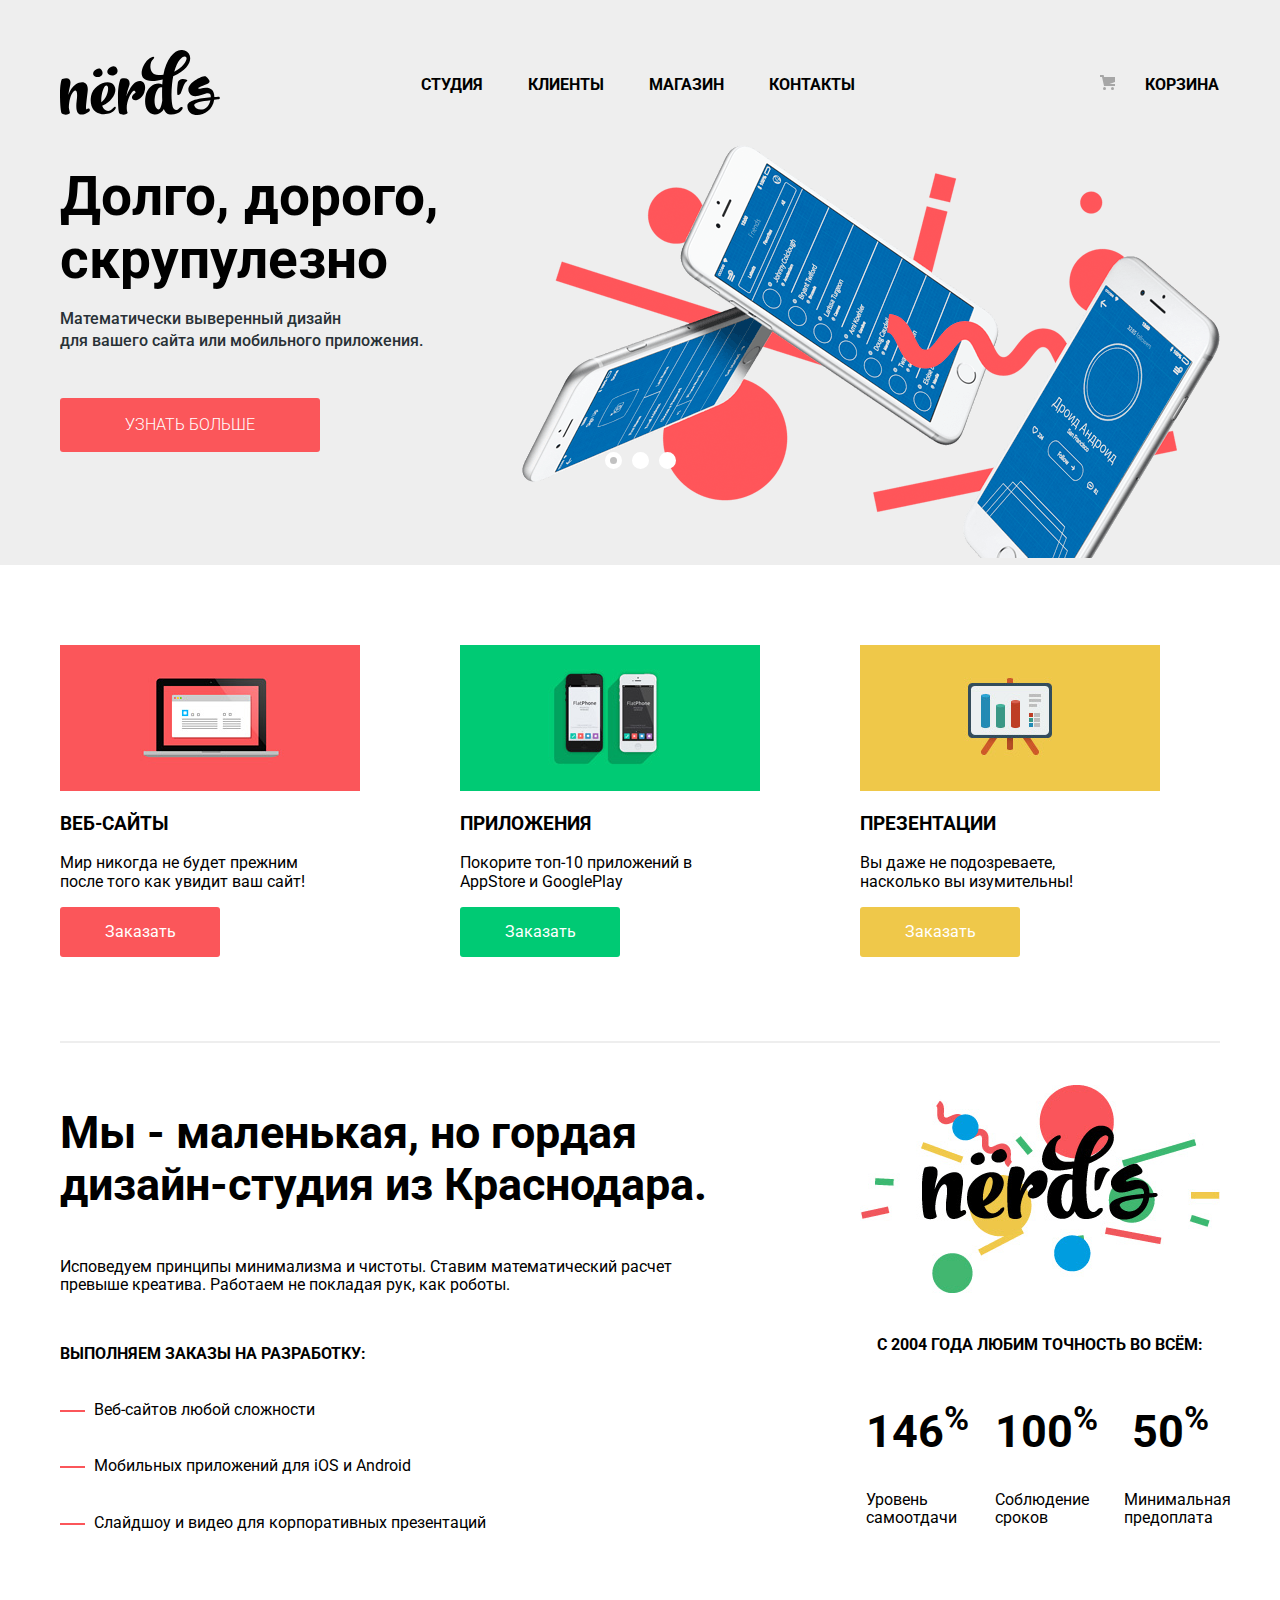
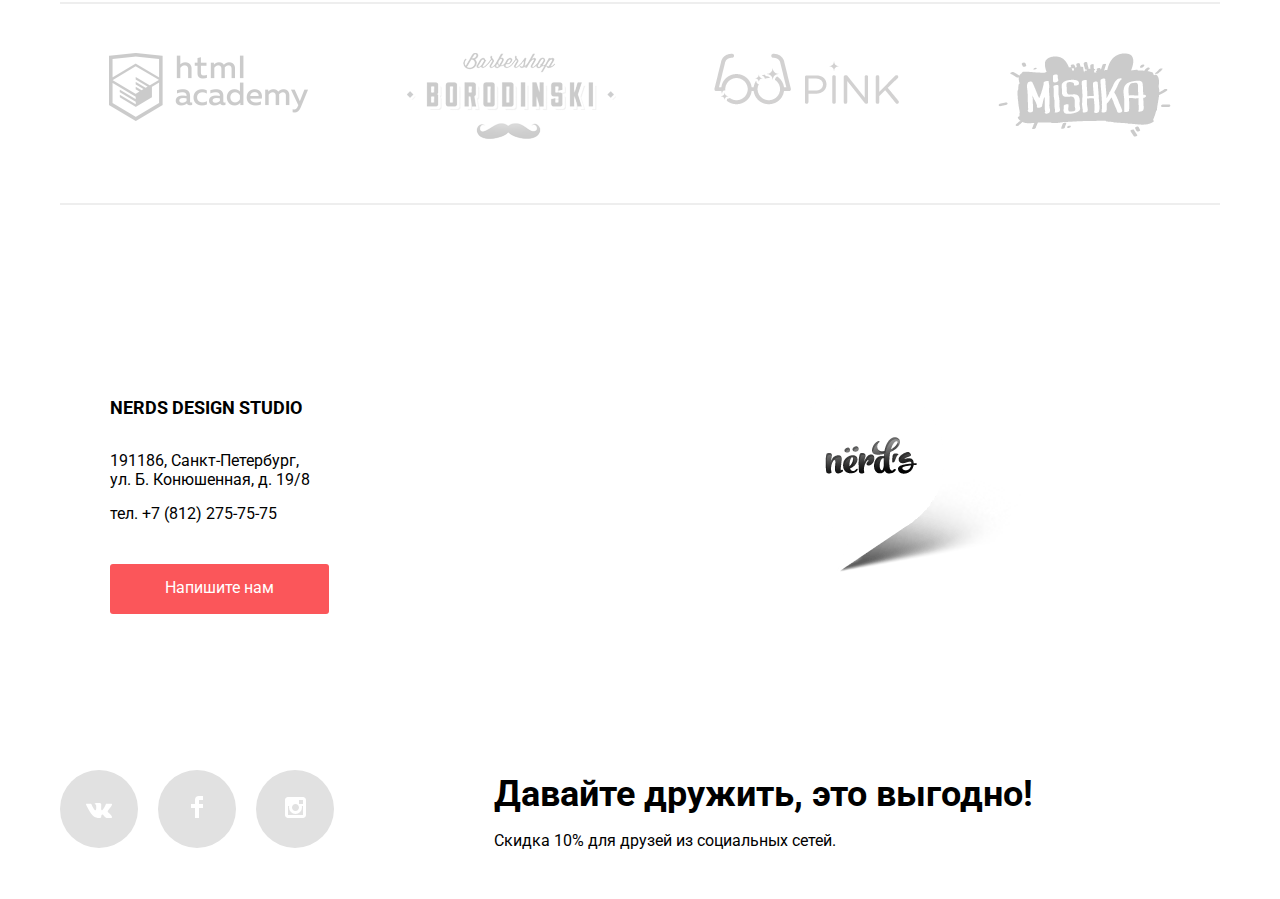
==== commit 500e6007: "Попытка 9999" ====
--- a/index.html
+++ b/index.html
@@ -106,13 +106,13 @@
       </ul>  
       </div>
       <div class="statistics">
-      <img src="img/nerds-illustration.png" width="360" height="208" alt="Картинка Нёрдс">
+      <img class="illustration-4" src="img/nerds-illustration.png" width="360" height="208" alt="Картинка Нёрдс">
       <p class="littering-5"><b>C 2004 года любим точность во всём:</b></p>
       <table class="main-table">
         <tr class="train-1">
-        <td class="table-item"><b>146<sup>%</sup></b></td>
-        <td class="table-item"><b>100<sup>%</sup></b></td>
-        <td class="table-item"><b>50<sup>%</sup></b></td>  
+        <td class="table-item">146<sup>%</sup></td>
+        <td class="table-item">100<sup>%</sup></td>
+        <td class="table-item">50<sup>%</sup></td>  
         </tr>
         <tr>
         <td class="table-item-1">Уровень самоотдачи</td>
@@ -126,13 +126,13 @@
     <ul class="main-brand">
     <li class="main-brand-item"><a href="https://htmlacademy.ru/intensive/htmlcss"><img src="img/logo-1-copy.png" width="199" height="68" alt="Картинка HTML Academy"></a></li>
     <li class="main-brand-item"><a href="#"><img src="img/logo-2-copy.png" width="209" height="90" alt="Картинка Барбершоп Бородинский"></a></li>
-    <li class="main-brand-item"><a href="#"><img src="img/logo-3-copy.png" width="185" height="52" alt="Картинка ПНК"></a></li>
+    <li class="main-brand-item main-brand-item-3"><a href="#"><img src="img/logo-3-copy.png" width="185" height="52" alt="Картинка ПНК"></a></li>
     <li class="main-brand-item"><a href="#"><img src="img/logo-4-copy.png" width="173" height="84" alt="Картинка MISHKA"></a></li>
     </ul>  
     <img src="img/divide.png" width="1160" height="2" alt="Горизонтальная линия">
     <div class="main-map">
       <!-- Вставить код карты !-->
-      <img src="img/map.PNG" width="1160" height="415" alt="Изображение на карте">
+      <iframe src="https://www.google.com/maps/embed?pb=!1m14!1m12!1m3!1d499.6468565253748!2d30.32212690190287!3d59.93898795115091!2m3!1f0!2f0!3f0!3m2!1i1024!2i768!4f13.1!5e0!3m2!1sru!2sru!4v1582267621643!5m2!1sru!2sru" width="1160" height="418" frameborder="0" style="border:0;" allowfullscreen=""></iframe>
       <article class="map-contact">
         <h3 class="visually-hidden">Карточка с адресом</h3>
         <div class="map-contact-div-div">
@@ -140,11 +140,14 @@
         <p>191186, Санкт-Петербург,<br>
         ул. Б. Конюшенная, д. 19/8</p>
         <p>тел. +7 (812) 275-75-75</p>
-        <button type="button" class="button button-message-1">Напишите нам</button>  
+        <button type="button" class="button login-button">Напишите нам</button>  
         </div>
       </article>
+      <div class="map-marker">
+        <img src="img/map-marker.png" width="231" height="190" alt="Офис компании по адресу ул.Большая Конюшенная 19/8, Санкт-Петербург">
+      </div>
     </div>
-    <img src="img/map-marker.png" width="231" height="190" alt="Офис компании по адресу ул.Большая Конюшенная 19/8, Санкт-Петербург">
+    
     <div class="modal modal-login">
     <form class="main-form" action="https://echo.htmlacademy.ru" method="post">
     <h2 class="littering-7">Напишите нам</h2>
@@ -182,5 +185,6 @@
      <p>Скидка 10% для друзей из социальных сетей.</p>
      </div>
     </footer>
+    <script type="text/javascript" src="js/javascript.js"></script>
   </body>
 </html>--- a/css/style.css
+++ b/css/style.css
@@ -30,11 +30,13 @@
   margin-right: 20px;
   margin-left: 20px;
 }
+
 .slider {
   position: relative;
   width: 1160px;
   margin: 0 auto;
 }
+
 .slide {
   width: 100%;
   min-height: 430px;
@@ -42,9 +44,11 @@
   background-position: 100% 10px;
   transition: left 0.3s ease;
 }
+
 .slider input[type="radio"] {
   display: none;
 }
+
 .slider-controls {
   position: absolute;
   bottom: 95px;
@@ -54,6 +58,7 @@
   margin-left: -100px;
   text-align: center; 
 }
+
 .slider-controls label {
   display: inline-block;
   width: 7px;
@@ -65,19 +70,23 @@
   border-radius: 50%;
   cursor: pointer;
 }
+
 .slide-text {
   width: 520px;
   padding: 30px 0;
 }
+
 .slide-title {
   font-weight: 700;
   font-size: 55px;
 }
+
 .slide p {
   font-weight: 500;
   line-height: 22px;
   color: #283136;
 }
+
 .slide .btn {
   display: block;
   width: 240px;
@@ -95,6 +104,7 @@
   background: #fb565a;
   border-radius: 3px;
 }
+
 .slide:nth-child(1) {
   background-image: url(../img/slide1.png); 
 }
@@ -106,9 +116,11 @@
 .slide:nth-child(3) {
   background-image: url(../img/slide3.png);
 }
+
 .slide {
   display: none;
 }
+
 #btn-1:checked ~ .slides .slide:nth-child(1) {
   display: block;
 }
@@ -120,21 +132,17 @@
 #btn-3:checked ~ .slides .slide:nth-child(3) {
   display: block;
 }
+
 #btn-1:checked ~ .slider-controls label[for="btn-1"],
 #btn-2:checked ~ .slider-controls label[for="btn-2"],
 #btn-3:checked ~ .slider-controls label[for="btn-3"] {
   background-color: #c1c1c1;
 }
-/* КОНЕЦ СЛАЙДЕРА */
-
-
-/* ОФОРМЛЕНИЕ ВСЕХ ССЫЛОК */
+
 a {
 	text-decoration: none;
 	color: #000;
 }
-
-/* ОФОРМЛЕНИЕ ВСЕХ КНОПОК */
 
 .button {
 	font: inherit;
@@ -161,14 +169,13 @@
 	background-color: #d7363b;
 }
 
-.button-message-1 {
+.login-button {
 	width: 219px;
 	height: 50px;
 	border-radius: 3px;
 	margin-top: 24px;
 }
 
-/* НАЧАЛО ШАПКИ САЙТА */
 .main-logo:hover {
 	opacity: 0.8;
 }
@@ -237,7 +244,6 @@
 	width: 120px;
 }
 
-
 .site-navigation .item-site-navigation a:hover {
 	color: #ff535d;
 }
@@ -253,12 +259,12 @@
 	border-radius: 3px;
 }
 
-/* КОРЗИНА В ШАПКЕ, ПРОДОЛЖЕНИЕ ШАПКИ САЙТА */
 .user-navigation {
 	list-style-type: none;
 	font-size: 16px;
 	font-weight: 500;
 }
+
 .user-navigation .main-basket a:hover {
 	color: #ff535d;
 }
@@ -271,9 +277,6 @@
 	padding-right: 26px;
 }
 
-/* КОНЕЦ ШАПКИ САЙТА */
-
-/* Начало feature-item на INDEX.HTML  */
 .features {
 	margin-bottom: 34px;
 }
@@ -294,7 +297,6 @@
 	margin-right: 100px;
 }
 
-
 .feature-button-one {
 	width: 160px;
 	height: 50px;
@@ -330,11 +332,6 @@
 .feature-button-three:active {
 	background-color: #e6a823;
 }
-/* Конец feature-item по INDEX.HTML */
-
-
-
-/* Начало "Мы - маленькая, но гордая дизайн-студия на INDEX.HTML" */
 
 .orders {
 	list-style-type: none;
@@ -343,16 +340,19 @@
 }
 
 .orders-item {
-	margin-bottom: 36px;
+	margin-bottom: 38px;
 }
 
 .order-item-img {
 	vertical-align: middle;
+	padding-right: 5px;
+
 }
 
 .main-table {
 	width: 360px;
 	border-spacing: 5px 31px;
+	margin-top: 20px;
 }
 
 .main-table .table-item {
@@ -360,7 +360,7 @@
 	text-align: center;
 	font-size: 45px;
 	padding-right: 20px;
-	font-weight: bold;
+	font-weight: 700;
 
 }
 
@@ -370,10 +370,10 @@
 }
 
 .main-contacts {
-	padding: 0;
+	margin-top: -20px;
+	margin-bottom: 20px;
 	display: flex;
 	justify-content: space-between;
-	margin-bottom: 80px;
 }
 
 .excellence {
@@ -386,9 +386,11 @@
 	width: 360px;
 	margin-top: 38px;
 }
-/* Конец "Мы - маленькая, но гордая дизайн-студия на INDEX.HTML" */
-
-/* Начало СПОНСОРОВ на INDEX.HTML */
+
+.illustration-4 {
+	padding-top: 20px;
+}
+
 .main-brand {
 	list-style-type: none;
 	display: flex;
@@ -400,6 +402,10 @@
 	
 }
 
+.main-brand-item .main-brand-item-3 {
+	padding-top: 20px;
+}
+
 .main-brand .main-brand-item {
 	opacity: 0.2;
 }
@@ -411,20 +417,23 @@
 .main-brand .main-brand-item:active {
 	opacity: 0.1;
 }
-/* Конец СПОНСОРОВ НА INDEX.HTML*/
-
-/* КАРТЫ НА ДВУХ СТРАНИЦАХ INDEX & CATALOG */
+
 .map-contact {
 	background-color:#fff;
 	width: 320px;
 	height: 310px;
-}
-
-/* КОНЕЦ КАРТ */
+	position: relative;
+	left: 0;
+	top: -370px;
+}
 
 .main-field-div-1-2 {
 	display: flex;
 	margin-left: 70px;
+}
+
+.modal-show {
+	display: block;
 }
 
 .modal-close {
@@ -512,12 +521,17 @@
 }
 
 .map-contact-div-div {
-	padding-top: 58px;
+	padding-top: 56px;
 	margin-left: 50px;
 }
 
-/* НАЧАЛО ПОДВАЛА САЙТА НА ДВУХ СТРАНИЦАХ INDEX & CATALOG */
-	.social-networks-item {
+.map-marker {
+	position: relative;
+	left: 730px;
+	top: -640px;
+}
+
+.social-networks-item {
 	list-style-type: none;
 	border-radius: 50%;
 	background-color: #e1e1e1;
@@ -541,7 +555,7 @@
 	display: flex;
 	margin: 0 auto;
 	justify-content: flex-start;
-	height: 220px;
+	height: 180px;
 	max-width: 1160px;
 }
 
@@ -553,21 +567,18 @@
 }
 
 .discount {
-	padding-top: 80px;
+	padding-top: 55px;
 	margin-left: 140px;
 }
 
-/* КОНЕЦ ПОДВАЛА НА ДВУХ СТРАНИЦАХ INDEX & CATALOG */
-
-/* Главные надписи на сайте */
 .littering-1 {
 	font-size: 55px;
 }
 
 .littering-2 {
 	font-size: 45px;
-	margin-top: 88px;
-	margin-bottom: 50px;
+	margin-top: 80px;
+	margin-bottom: 47px;
 }
 
 .littering-3 {
@@ -577,15 +588,14 @@
 .littering-4 {
 	text-transform: uppercase;
 	font-size: 16px;
-	margin-top: 51px;
-	margin-bottom: 36px;
+	margin-top: 50px;
+	margin-bottom: 38px;
 }
 
 .littering-5 {
 	text-transform: uppercase;
 	font-size: 16px;
-	margin-top: 77px;
-	margin-bottom: 10px;
+	margin-top: 38px;
 	text-align: center;
 }
 
@@ -621,9 +631,6 @@
 	font-size: 55px;
 	font-weight: 700;
 }
-/* Конец главных надписей на сайте */
-
-/* ФИЛЬТР */
 
 .filter-item {
   margin: 0;
@@ -727,9 +734,6 @@
   text-align: right;
 }
 
-
-
-/* Боковая панель "СЕТКА, ОСОБЕННОСТИ НА СТРАНИЦЕ CATALOG" */
 .visually-hidden {
 	height: 160px;
 	background-color: #eee;
@@ -798,7 +802,7 @@
 	position: relative;
   	padding-left: 40px;
   	cursor: pointer;
-  	color: #999999;
+  	color: #283136;
   	padding-top: 7px;
 }
 
@@ -813,14 +817,16 @@
   width: 23px;
   height: 23px;
   border-radius: 50%;
-  border: 5px solid #999999;
-  color: #4d4d4d;
+  border: 5px solid #b8b8b8;
  
 }
 
 .radiobox-1 input[type="radio"]:hover + .checkbox-indicator-1 {
   border-color: #4d4d4d;
-  color: #4d4d4d;
+}
+
+.radiobox-1 input[type="radio"]:checked + .checkbox-indicator-1 {
+  border-color: #e5e5e5;
 }
 
 .radiobox-1 input[type="radio"]:checked + .checkbox-indicator-1::after {
@@ -842,7 +848,7 @@
   position: relative;
   padding-left: 40px;
   padding-top: 5px;
-  color: #999999;
+  color: #283136;
   cursor: pointer;
 }
 
@@ -856,7 +862,7 @@
   left: 0;
   width: 23px;
   height: 23px;
-  border: 2px solid #999999;
+  border: 2px solid #b8b8b8;
   border-radius: 3px;
 }
 
@@ -864,18 +870,19 @@
   border-color: #4d4d4d;
 }
 
+.checkbox-1 input[type="checkbox"]:checked + .checkbox-indicator {
+  border-color: #e5e5e5;
+}
+
 .checkbox-1 input[type="checkbox"]:checked + .checkbox-indicator::before {
-	 content: "";
-
+  content: "";
   position: absolute;
   top: 10px;
   left: 4px;
   z-index: 10;
   width: 8px;
   height: 5px;
-
   background-color: #ededed;
-
 }
 
 .checkbox-1 input[type="checkbox"]:checked + .checkbox-indicator::after {
@@ -906,27 +913,32 @@
 }
 
 .notification-main {
-	font-size: 18px;
-	font-weight: 700;
-	text-align: center;
-	margin-bottom: 20px;
-	padding-top: 20px;
-	text-transform: uppercase;
+font-size: 18px;
+font-weight: 700;
+text-align: center;
+margin-bottom: 20px;
+padding-top: 20px;
+text-transform: uppercase;
 }
 
 .notification-main-main {
-	font-size: 16px;
-	font-weight: normal;
-	text-align: center;
-	padding-bottom: 10px;
-	color: #8a8a8a;
+font-size: 16px;
+font-weight: normal;
+text-align: center;
+padding-bottom: 10px;
+color: #8a8a8a;
 }
 
 .notification-button {
-	width: 200px;
-	height: 50px;
-	margin-left: 80px;
-	border-radius: 3px;
+width: 200px;
+height: 50px;
+margin-left: 80px;
+border-radius: 3px;
+}
+
+.main-map {
+margin-top: 80px;
+height: 430px;
 }
 
 .notification-1 {
@@ -941,304 +953,341 @@
 background-color: #eeeeee;
 margin-bottom: 20px;
 }
-.chouce-1:hover .notification-1{
+.choice-1:hover .notification-1{
 display:block;
 }
 
 .notification-2 {
-	position:absolute;
-	top: 850px;
-	left:1152px;
-	bottom:0;
-	right:0;
-	display:none;
-	width: 360px;
-	height: 233px;
-	background-color: #eeeeee;
-	margin-bottom: 20px;
-}
-
-.chouce-2:hover .notification-2{
+position:absolute;
+top: 850px;
+left:1152px;
+bottom:0;
+right:0;
+display:none;
+width: 360px;
+height: 233px;
+background-color: #eeeeee;
+margin-bottom: 20px;
+}
+
+.choice-2:hover .notification-2{
 display:block;
 }
 
 .notification-3 {
-	position:absolute;
-	top: 1508px;
-	left:752px;
-	bottom:0;
-	right:0;
-	display:none;
-	width: 360px;
-	height: 233px;
-	background-color: #eeeeee;
-	margin-bottom: 20px;
-}
-
-.chouce-3:hover .notification-3{
+position:absolute;
+top: 1508px;
+left:752px;
+bottom:0;
+right:0;
+display:none;
+width: 360px;
+height: 233px;
+background-color: #eeeeee;
+margin-bottom: 20px;
+}
+
+.choice-3:hover .notification-3{
 display:block;
 }
 
 .notification-4 {
-	position:absolute;
-	top: 1508px;
-	left:1152px;
-	bottom:0;
-	right:0;
-	display:none;
-	width: 360px;
-	height: 233px;
-	background-color: #eeeeee;
-	margin-bottom: 20px;
-}
-
-.chouce-4:hover .notification-4{
+position:absolute;
+top: 1508px;
+left:1152px;
+bottom:0;
+right:0;
+display:none;
+width: 360px;
+height: 233px;
+background-color: #eeeeee;
+margin-bottom: 20px;
+}
+
+.choice-4:hover .notification-4{
 display:block;
 }
 
 .notification-5 {
-	position:absolute;
-	top: 2166px;
-	left:752px;
-	bottom:0;
-	right:0;
-	display:none;
-	width: 360px;
-	height: 233px;
-	background-color: #eeeeee;
-	margin-bottom: 20px;
-}
-
-.chouce-5:hover .notification-5{
+position:absolute;
+top: 2166px;
+left:752px;
+bottom:0;
+right:0;
+display:none;
+width: 360px;
+height: 233px;
+background-color: #eeeeee;
+margin-bottom: 20px;
+}
+
+.choice-5:hover .notification-5{
 display:block;
 }
 
 .notification-6 {
-	position:absolute;
-	top: 2166px;
-	left:1152px;
-	bottom:0;
-	right:0;
-	display:none;
-	width: 360px;
-	height: 233px;
-	background-color: #eeeeee;
-	margin-bottom: 20px;
-}
-
-.chouce-6:hover .notification-6{
+position:absolute;
+top: 2166px;
+left:1152px;
+bottom:0;
+right:0;
+display:none;
+width: 360px;
+height: 233px;
+background-color: #eeeeee;
+margin-bottom: 20px;
+}
+
+.choice-6:hover .notification-6{
 display:block;
 }
-/* Конец страницы каталога, боковая панель "СЕТКА, ОСОБЕННОСТИ" */
-
-/* Начало панели "СТОИМОСТЬ, СОРТИРОВАТЬ" */
+
 .main-setting {
-	display: flex;
-	flex-direction: column;
-	list-style-type: none;
-	margin: 0;
-	padding: 0;
+display: flex;
+flex-direction: column;
+list-style-type: none;
+margin: 0;
+padding: 0;
 }
 
 .main-sort {
-	display: flex;
+display: flex;
 }
 .sort {
-	display: flex;
-	list-style-type: none;
-	margin: 0;
-	padding: 0;
-	margin-bottom: 50px;
+display: flex;
+list-style-type: none;
+margin: 0;
+padding: 0;
+margin-bottom: 50px;
 }
 
 .setting {
-	display: flex;
-	justify-content: flex-end;
-	list-style-type: none;
-	margin: 0;
-	padding: 0;
-	margin-left: 200px;
-	padding-top: 3px;
+display: flex;
+justify-content: flex-end;
+list-style-type: none;
+margin: 0;
+padding: 0;
+margin-left: 200px;
+padding-top: 3px;
 }
 .setting-item {
-	display: flex;
-	display: inline-block;
-	list-style-type: none;
-	margin-right: 25px;
-	opacity: 0.2;
+display: flex;
+display: inline-block;
+list-style-type: none;
+margin-right: 25px;
+opacity: 0.2;
 }
 
 .setting-item:hover {
-	opacity: 0.6;
+opacity: 0.6;
 }
 
 .setting-item:active {
-	opacity: 1;
+opacity: 1;
 }
 
 .down-up {
-	list-style-type: none;
-	margin: 0;
-	padding: 0;
-	display: flex;
-	margin-left: 40px;
-	padding-top: 7px;
+list-style-type: none;
+margin: 0;
+padding: 0;
+display: flex;
+margin-left: 40px;
+padding-top: 7px;
 }
 
 .setting-item-two {
-	display: flex;
-	margin-left: 20px;
-}
-/* Конец панели "СТОИМОСТЬ, СОРТИРОВАТЬ" */
-
-/* НАЧАЛО КАТАЛОГА КАРТИНКИ */
+display: flex;
+margin-left: 20px;
+}
+
 .choice-selection-main {
-	display: flex;
-	flex-wrap: wrap;
-	justify-content: space-between;
-	list-style-type: none;
-	margin: 0;
-	padding: 0;
+display: flex;
+flex-wrap: wrap;
+justify-content: space-between;
+list-style-type: none;
+margin: 0;
+padding: 0;
 }
 
 .container-main-main {
-	display: flex;
-	justify-content: space-around;
-	margin-top: 60px;
+display: flex;
+justify-content: space-around;
+margin-top: 60px;
 }
 
 .choice-selection {
-	max-width: 760px;
-	margin-left: 60px;
-}
-
-.chouce-1 {
-	display: flex;
-	flex-wrap: wrap;
-	display: inline-block;
-	width: 360px;
-	margin-bottom: 40px;
-}
-
-.chouce-2 {
-	display: flex;
-	flex-wrap: wrap;
-	display: inline-block;
-	width: 360px;
-	margin-bottom: 40px;
-}
-
-.chouce-3 {
-	display: flex;
-	flex-wrap: wrap;
-	display: inline-block;
-	width: 360px;
-	margin-bottom: 40px;
-}
-
-.chouce-4 {
-	display: flex;
-	flex-wrap: wrap;
-	display: inline-block;
-	width: 360px;
-	margin-bottom: 40px;
-}
-
-.chouce-5 {
-	display: flex;
-	flex-wrap: wrap;
-	display: inline-block;
-	width: 360px;
-	margin-bottom: 40px;
-}
-
-.chouce-6 {
-	display: flex;
-	flex-wrap: wrap;
-	display: inline-block;
-	width: 360px;
-	margin-bottom: 40px;
+max-width: 760px;
+margin-left: 60px;
+}
+
+.choice-1 {
+display: flex;
+flex-wrap: wrap;
+display: inline-block;
+width: 360px;
+margin-bottom: 40px;
+}
+
+.choice-2 {
+display: flex;
+flex-wrap: wrap;
+display: inline-block;
+width: 360px;
+margin-bottom: 40px;
+}
+
+.choice-3 {
+display: flex;
+flex-wrap: wrap;
+display: inline-block;
+width: 360px;
+margin-bottom: 40px;
+}
+
+.choice-4 {
+display: flex;
+flex-wrap: wrap;
+display: inline-block;
+width: 360px;
+margin-bottom: 40px;
+}
+
+.choice-5 {
+display: flex;
+flex-wrap: wrap;
+display: inline-block;
+width: 360px;
+margin-bottom: 40px;
+}
+
+.choice-6 {
+display: flex;
+flex-wrap: wrap;
+display: inline-block;
+width: 360px;
+margin-bottom: 40px;
 }
 
 .choice-selection-main img {
-	margin-top: -6px;
-}
-
-.chouce-1-item {
-	opacity: 0.12;
-}
-
-.chouce-1-item:hover {
-	opacity: 1;
+margin-top: -6px;
+}
+
+.choice-1-item {
+opacity: 0.12;
+}
+
+.choice-1-item:hover {
+opacity: 1;
 }
 
 .down-up-icon {
-	opacity: 0.2;
+opacity: 0.2;
 }
 
 .down-up-icon:hover {
-	opacity: 0.6;
+opacity: 0.6;
 }
 
 .down-up-icon:active {
-	opacity: 1;
-}
-
-
-/* КОНЕЦ КАТАЛОГА КАРТИНКИ */
-
-/* НАЧАЛО ПЕРЕКЛЮЧАТЕЛЕЙ КАТАЛОГА КАРТИНКИ */
+opacity: 1;
+}
 
 .pagination {
-	display: flex;
-	list-style-type: none;
-	justify-content: center;
+display: flex;
+list-style-type: none;
+justify-content: center;
 }
 
 .pagination .pagination-item {
-	font: inherit;
-	text-align: center;
-	color: #fff;
-	line-height: 50px;
-	vertical-align: middle;
-	background-color: #eeeeee;
-	border: none;
-	width: 50px;
-	height: 50px;
-	margin: 5px;
-	border-radius: 3px;
+font: inherit;
+text-align: center;
+color: #fff;
+line-height: 50px;
+vertical-align: middle;
+background-color: #eeeeee;
+border: none;
+width: 50px;
+height: 50px;
+margin: 5px;
+border-radius: 3px;
 }
 .pagination :last-child {
-	width: 260px;
-	height: 50px;
+width: 260px;
+height: 50px;
 }
 
 .pagination .pagination-item:hover {
-	background-color: #dfdfdf;
+background-color: #dfdfdf;
 }
 
 .pagination .pagination-item:active {
-	background-color: #d5d5d5;
-}
-
-/* КОНЕЦ ПЕРЕКЛЮЧАТЕЛЕЙ КАТАЛОГА КАРТИНКИ */
-
-/* ФОРМЫ  */
+background-color: #d5d5d5;
+}
+
 .modal {
-	position: fixed;
-	background-color: #fff;
-	box-shadow: 0 20px 40px rgba(0, 0, 0, 0.8);
-	display: none;
+position: fixed;
+background-color: #fff;
+box-shadow: 0 20px 40px rgba(0, 0, 0, 0.8);
 }
 
 .modal-login {
-	top: 360px;
-    left: 30%;
-    width: 667px;
-	height: 410px;
+top: 360px;
+left: 30%;
+width: 667px;
+height: 410px;
+display: none;
 }
 
 .bar {
-	margin-left: 20%;
-	width: 30%;
+margin-left: 20%;
+width: 30%;
+}
+
+.modal-show {
+display: block;
+animation: bounce 0.6s;
+}
+
+.modal-error {
+animation: shake 0.6s;
+}
+
+@keyframes bounce {
+0% {
+transform: translateY(-2000px);
+  }
+
+70% {
+transform: translateY(30px);
+  }
+
+90% {
+transform: translateY(-10px);
+  }
+
+100% {
+transform: translateY(0);
+  }
+}
+
+@keyframes shake {
+0%,
+100% {
+transform: translateX(0);
+  }
+
+10%,
+30%,
+50%,
+70%,
+90% {
+transform: translateX(-10px);
+  }
+
+20%,
+40%,
+60%,
+80% {
+transform: translateX(10px);
+  }
 }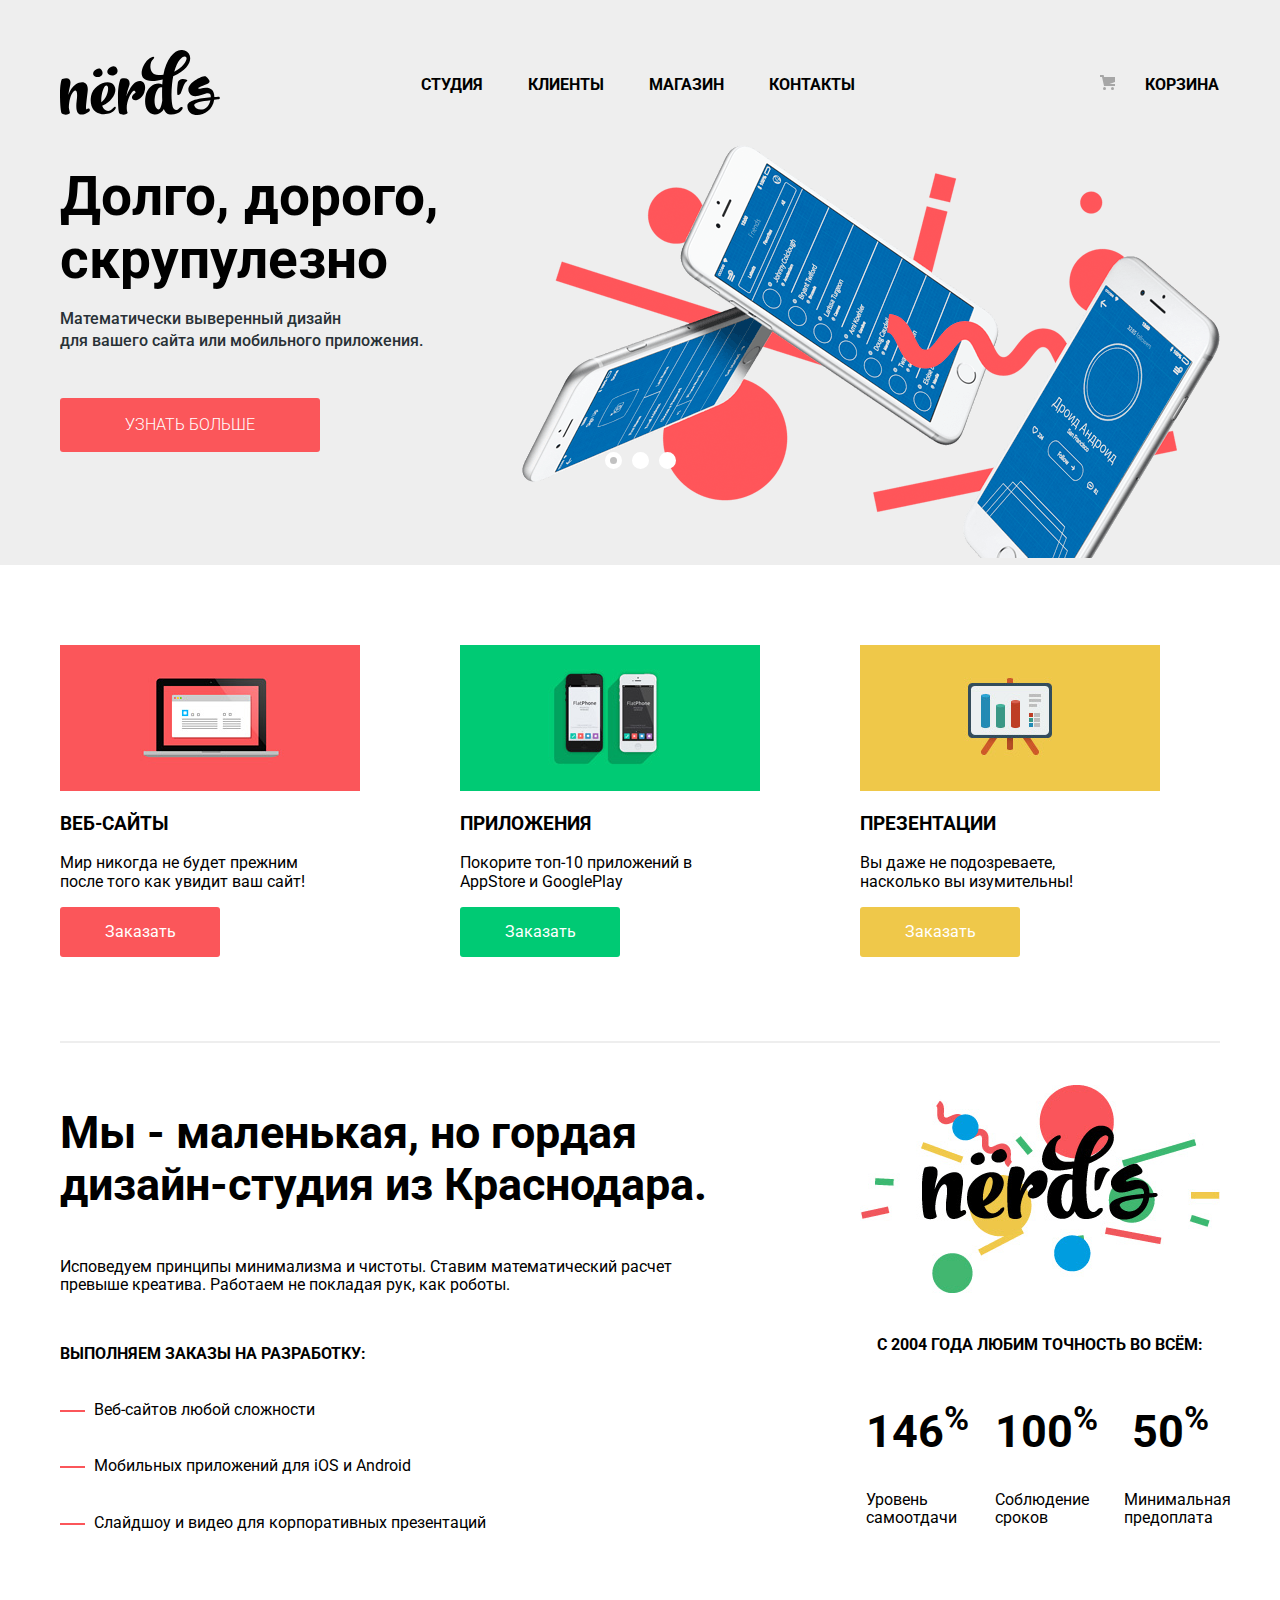
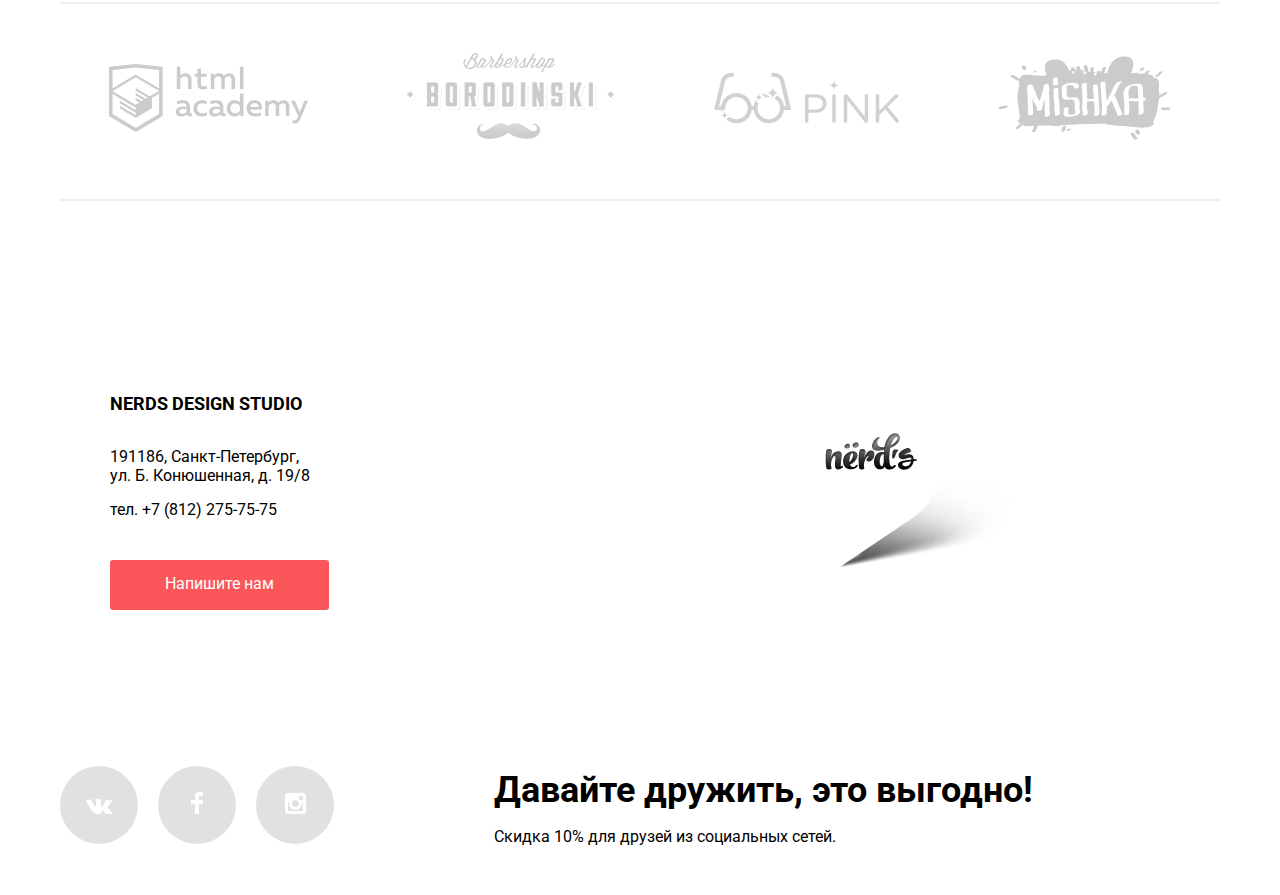
==== commit 3baad73b: "Исправления 1234" ====
--- a/index.html
+++ b/index.html
@@ -126,28 +126,11 @@
     <ul class="main-brand">
     <li class="main-brand-item"><a href="https://htmlacademy.ru/intensive/htmlcss"><img src="img/logo-1-copy.png" width="199" height="68" alt="Картинка HTML Academy"></a></li>
     <li class="main-brand-item"><a href="#"><img src="img/logo-2-copy.png" width="209" height="90" alt="Картинка Барбершоп Бородинский"></a></li>
-    <li class="main-brand-item main-brand-item-3"><a href="#"><img src="img/logo-3-copy.png" width="185" height="52" alt="Картинка ПНК"></a></li>
+    <li class="main-brand-item"><a href="#"><img src="img/logo-3-copy.png" width="185" height="52" alt="Картинка ПНК"></a></li>
     <li class="main-brand-item"><a href="#"><img src="img/logo-4-copy.png" width="173" height="84" alt="Картинка MISHKA"></a></li>
     </ul>  
     <img src="img/divide.png" width="1160" height="2" alt="Горизонтальная линия">
-    <div class="main-map">
-      <!-- Вставить код карты !-->
-      <iframe src="https://www.google.com/maps/embed?pb=!1m14!1m12!1m3!1d499.6468565253748!2d30.32212690190287!3d59.93898795115091!2m3!1f0!2f0!3f0!3m2!1i1024!2i768!4f13.1!5e0!3m2!1sru!2sru!4v1582267621643!5m2!1sru!2sru" width="1160" height="418" frameborder="0" style="border:0;" allowfullscreen=""></iframe>
-      <article class="map-contact">
-        <h3 class="visually-hidden">Карточка с адресом</h3>
-        <div class="map-contact-div-div">
-        <div class="littering-8"><b>NERDS DESIGN STUDIO</b></div>
-        <p>191186, Санкт-Петербург,<br>
-        ул. Б. Конюшенная, д. 19/8</p>
-        <p>тел. +7 (812) 275-75-75</p>
-        <button type="button" class="button login-button">Напишите нам</button>  
-        </div>
-      </article>
-      <div class="map-marker">
-        <img src="img/map-marker.png" width="231" height="190" alt="Офис компании по адресу ул.Большая Конюшенная 19/8, Санкт-Петербург">
-      </div>
-    </div>
-    
+
     <div class="modal modal-login">
     <form class="main-form" action="https://echo.htmlacademy.ru" method="post">
     <h2 class="littering-7">Напишите нам</h2>
@@ -174,6 +157,25 @@
     </form> 
     </div>
     </main>
+    <div class="main-map">
+      <!-- Вставить код карты !-->
+      <iframe src="https://www.google.com/maps/embed?pb=!1m14!1m12!1m3!1d499.6468565253748!2d30.32212690190287!3d59.93898795115091!2m3!1f0!2f0!3f0!3m2!1i1024!2i768!4f13.1!5e0!3m2!1sru!2sru!4v1582267621643!5m2!1sru!2sru" width="100%" height="418" frameborder="0" style="border:0;" allowfullscreen=""></iframe>
+      <div class="container-1">
+      <article class="map-contact">
+        <h3 class="visually-hidden">Карточка с адресом</h3>
+        <div class="map-contact-div-div">
+        <div class="littering-8"><b>NERDS DESIGN STUDIO</b></div>
+        <p>191186, Санкт-Петербург,<br>
+        ул. Б. Конюшенная, д. 19/8</p>
+        <p>тел. +7 (812) 275-75-75</p>
+        <button type="button" class="button login-button">Напишите нам</button>  
+        </div>
+      </article>
+      <div class="map-marker">
+        <img src="img/map-marker.png" width="231" height="190" alt="Офис компании по адресу ул.Большая Конюшенная 19/8, Санкт-Петербург">
+      </div>
+    </div>
+    </div>
     <footer class="page-footer">
      <ul class="social-networks">
       <li class="social-networks-item"><a href="#"><svg xmlns="http://www.w3.org/2000/svg" width="26" height="15" viewBox="0 0 26 15"><path fill="#FFF" d="M16.138 11.51c.956-.309 2.18 2.04 3.483 2.939.978.681 1.727.534 1.727.534l3.473-.05s1.815-.112.957-1.554c-.071-.12-.503-1.069-2.585-3.022-2.177-2.043-1.882-1.712.739-5.244 1.597-2.153 2.236-3.468 2.036-4.028-.192-.539-1.365-.399-1.365-.399L20.69.713c-.381.001-.704.119-.851.515-.003.004-.621 1.666-1.445 3.079-1.741 2.989-2.436 3.148-2.724 2.961-.661-.433-.494-1.737-.494-2.664 0-2.897.432-4.105-.846-4.417-.427-.104-.739-.172-1.828-.182-1.392-.021-2.574 0-3.244.329-.445.223-.786.712-.579.74.26.035.843.16 1.155.586.401.552.389 1.789.389 1.789s.229 3.411-.54 3.834c-.528.29-1.25-.302-2.803-3.016-.793-1.388-1.392-2.922-1.392-2.922s-.116-.285-.326-.441c-.25-.185-.6-.244-.6-.244L.848.684S.29.7.085.946c-.182.218-.015.668-.015.668s2.909 6.881 6.203 10.347c3.02 3.182 6.452 2.971 6.452 2.971h1.555s.469-.054.709-.312c.224-.24.214-.691.214-.691s-.031-2.109.935-2.419z"/></svg></a></li>
--- a/css/style.css
+++ b/css/style.css
@@ -5,6 +5,7 @@
 	font-size: 16px;
 	font-weight: 400;
 	min-width: 1200px;
+	overflow-x: hidden; 
 }
 
 .visually-hidden:not(:focus):not(:active),
@@ -198,7 +199,7 @@
 }
 
 .main-navigation-wrapper {
-	width: 100%;
+	width: auto;
 	min-height: 70px;
 	background-color: transparent;
 	margin-top: 50px;
@@ -212,6 +213,13 @@
   width: 1160px;
   margin: 0 auto;
   padding: 0;
+}
+
+.container-1 {
+	width: 1160px;
+	margin: 0 auto;
+	padding: 0;
+	height: 0;
 }
 
 .main-navigation-wrapper .container {
@@ -398,12 +406,8 @@
 	margin: 0;
 	padding: 0;
 	margin-top: 44px;
-	margin-bottom: 44px;
-	
-}
-
-.main-brand-item .main-brand-item-3 {
-	padding-top: 20px;
+	margin-bottom: 40px;
+	align-items: center;
 }
 
 .main-brand .main-brand-item {
@@ -625,6 +629,7 @@
 	flex-wrap: wrap;
 	justify-content: center;
 	min-height: 200px;
+	width: auto;
 }
 
 .littering-10-text {
@@ -941,17 +946,19 @@
 height: 430px;
 }
 
+.main-map-1 {
+	margin-top: 80px;
+	height: 430px;
+}
+
 .notification-1 {
 position:absolute;
-top: 850px;
-left:752px;
 bottom:0;
 right:0;
 display:none;
 width: 360px;
 height: 233px;
 background-color: #eeeeee;
-margin-bottom: 20px;
 }
 .choice-1:hover .notification-1{
 display:block;
@@ -959,15 +966,12 @@
 
 .notification-2 {
 position:absolute;
-top: 850px;
-left:1152px;
 bottom:0;
 right:0;
 display:none;
 width: 360px;
 height: 233px;
 background-color: #eeeeee;
-margin-bottom: 20px;
 }
 
 .choice-2:hover .notification-2{
@@ -976,15 +980,12 @@
 
 .notification-3 {
 position:absolute;
-top: 1508px;
-left:752px;
 bottom:0;
 right:0;
 display:none;
 width: 360px;
 height: 233px;
 background-color: #eeeeee;
-margin-bottom: 20px;
 }
 
 .choice-3:hover .notification-3{
@@ -993,15 +994,12 @@
 
 .notification-4 {
 position:absolute;
-top: 1508px;
-left:1152px;
 bottom:0;
 right:0;
 display:none;
 width: 360px;
 height: 233px;
 background-color: #eeeeee;
-margin-bottom: 20px;
 }
 
 .choice-4:hover .notification-4{
@@ -1010,15 +1008,12 @@
 
 .notification-5 {
 position:absolute;
-top: 2166px;
-left:752px;
 bottom:0;
 right:0;
 display:none;
 width: 360px;
 height: 233px;
 background-color: #eeeeee;
-margin-bottom: 20px;
 }
 
 .choice-5:hover .notification-5{
@@ -1027,15 +1022,12 @@
 
 .notification-6 {
 position:absolute;
-top: 2166px;
-left:1152px;
 bottom:0;
 right:0;
 display:none;
 width: 360px;
 height: 233px;
 background-color: #eeeeee;
-margin-bottom: 20px;
 }
 
 .choice-6:hover .notification-6{
@@ -1121,6 +1113,7 @@
 }
 
 .choice-1 {
+position: relative;
 display: flex;
 flex-wrap: wrap;
 display: inline-block;
@@ -1129,6 +1122,7 @@
 }
 
 .choice-2 {
+position: relative;
 display: flex;
 flex-wrap: wrap;
 display: inline-block;
@@ -1137,6 +1131,7 @@
 }
 
 .choice-3 {
+position: relative;
 display: flex;
 flex-wrap: wrap;
 display: inline-block;
@@ -1145,6 +1140,7 @@
 }
 
 .choice-4 {
+position: relative;
 display: flex;
 flex-wrap: wrap;
 display: inline-block;
@@ -1153,6 +1149,7 @@
 }
 
 .choice-5 {
+position: relative;
 display: flex;
 flex-wrap: wrap;
 display: inline-block;
@@ -1161,6 +1158,7 @@
 }
 
 .choice-6 {
+position: relative;
 display: flex;
 flex-wrap: wrap;
 display: inline-block;
@@ -1226,16 +1224,22 @@
 
 .modal {
 position: fixed;
+top: 50%;
+left: 50%;
+z-index: 100;
+transform: translate(-50%, -50%);
 background-color: #fff;
 box-shadow: 0 20px 40px rgba(0, 0, 0, 0.8);
 }
 
 .modal-login {
+
 top: 360px;
-left: 30%;
 width: 667px;
 height: 410px;
 display: none;
+box-shadow: 0 20px 40px 0 rgba(0,1,1,.75);
+background-color: #fff;
 }
 
 .bar {
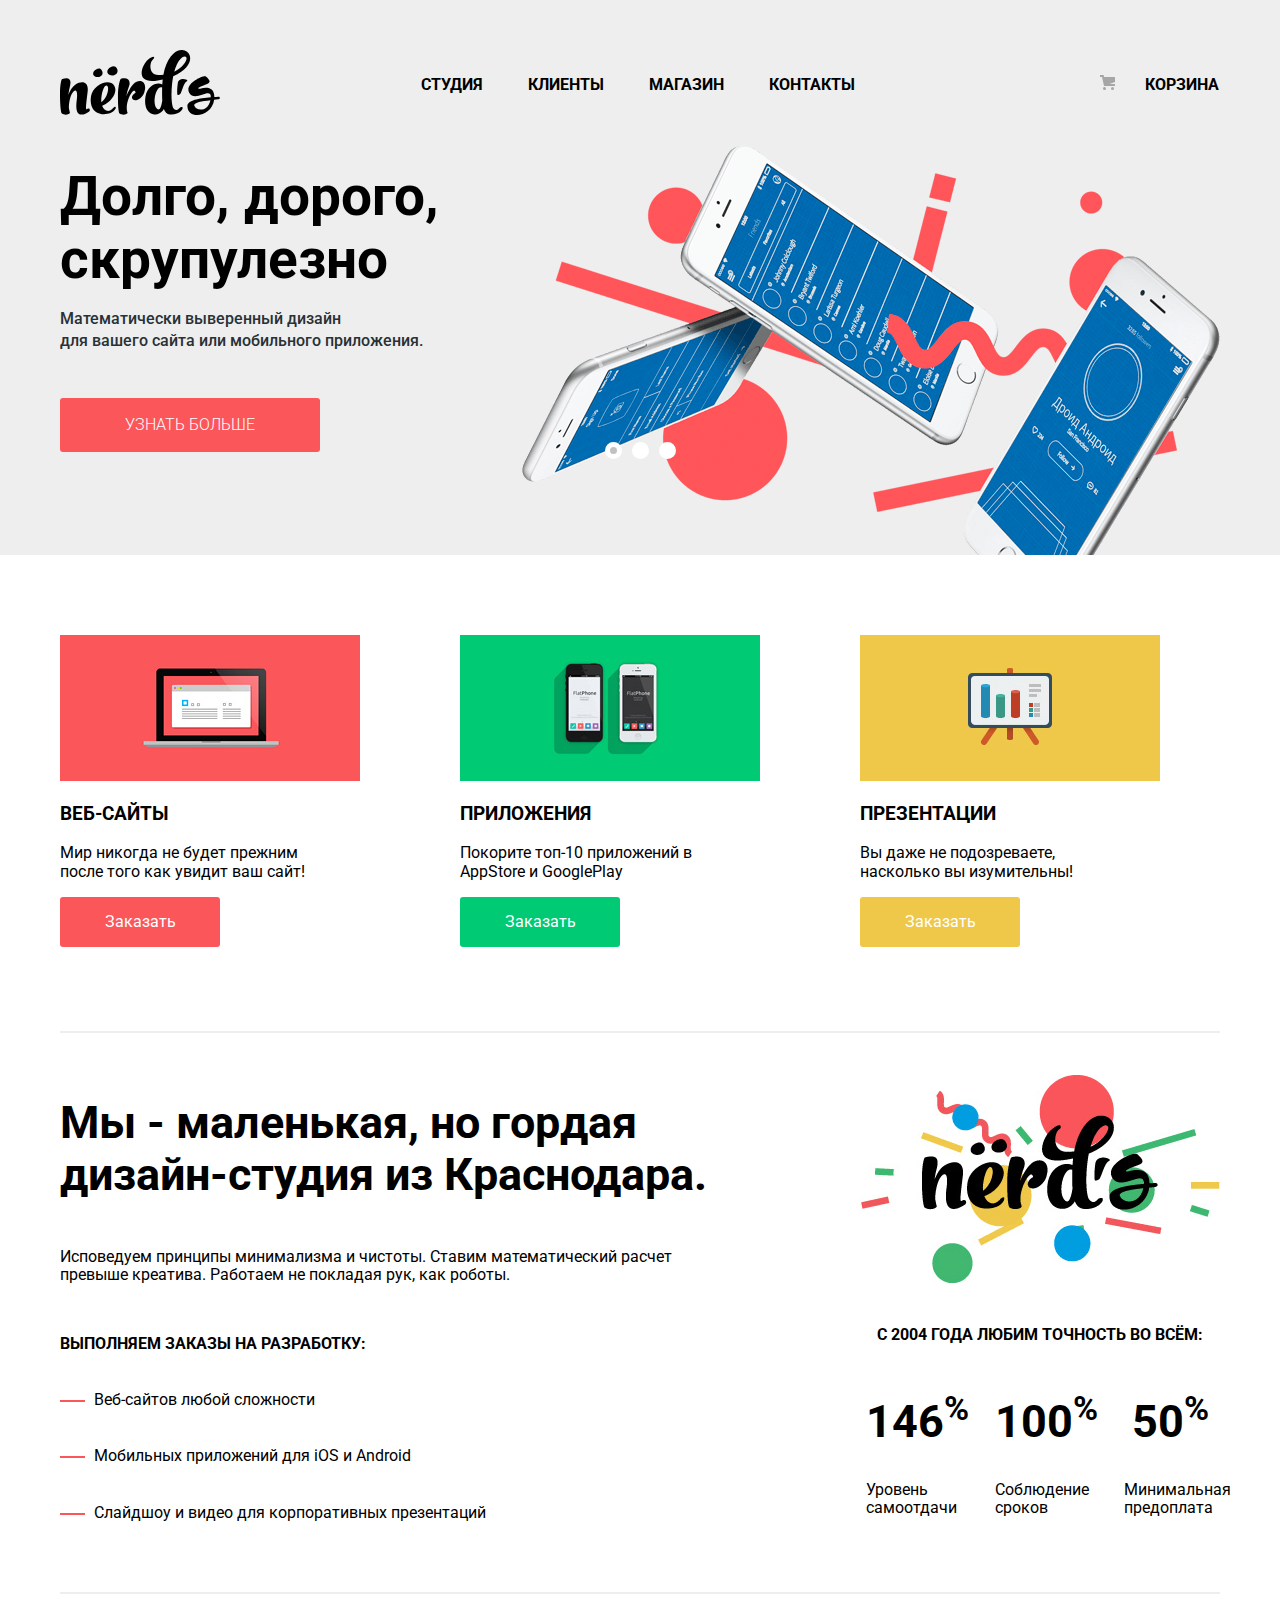
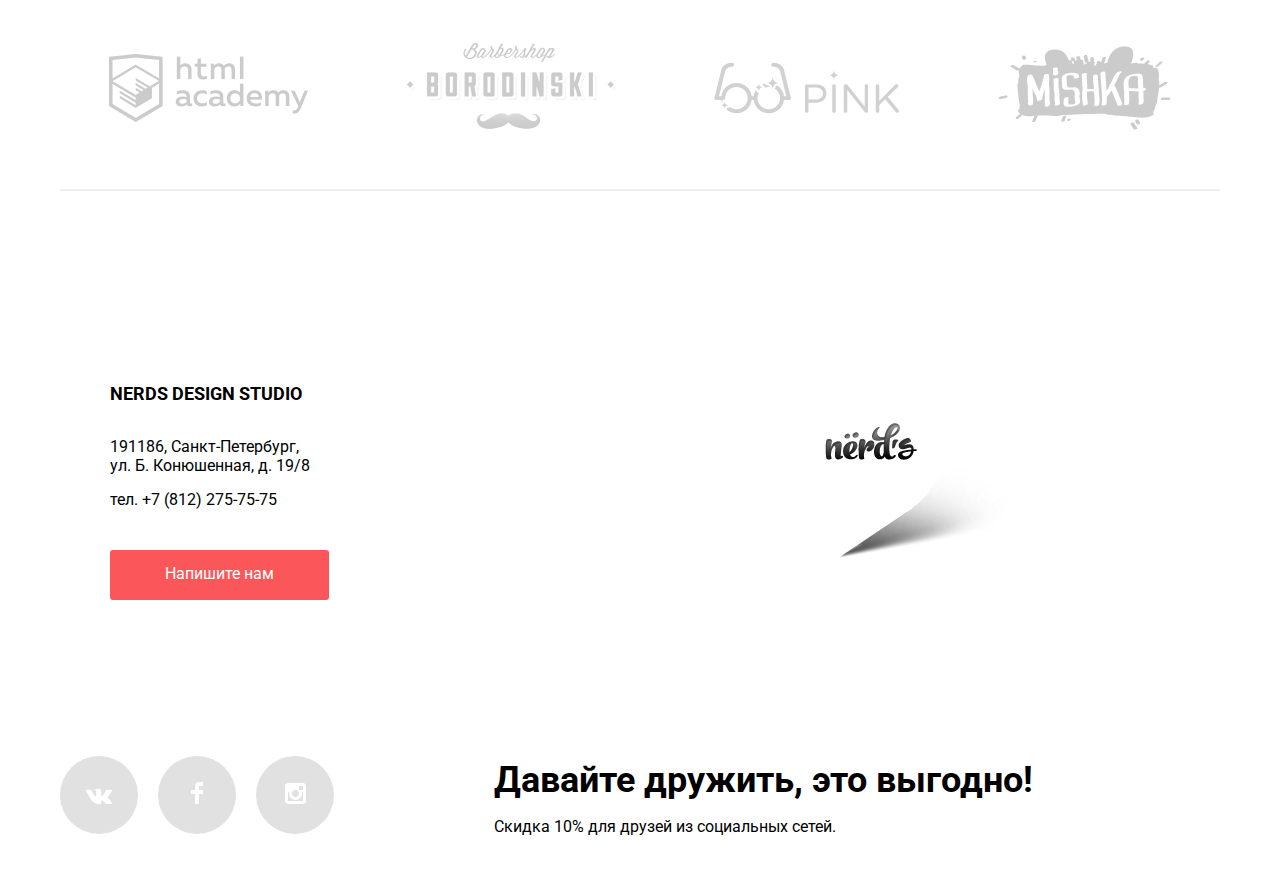
==== commit 510d9d7d: "Исправления_012" ====
--- a/index.html
+++ b/index.html
@@ -139,19 +139,19 @@
     <div class="field-div-1">
     <p>
     <label for="name-user"><b>Ваше имя:</b></label><br>
-    <input id="name-user" type="text" name="name" value="" placeholder="Имя Фамилия" class="field-div">
+    <input id="name-user" type="text" name="name" value="" placeholder="  Имя Фамилия" class="field-div">
     </p>  
     </div>
     <div class="field-div-2">
     <p>
     <label for="user-email"><b>Ваш e-mail</b></label><br>
-    <input id="user-email" type="email" name="login" placeholder="email@example.com" class="field-div">
+    <input id="user-email" type="email" name="login" placeholder="  email@example.com" class="field-div">
     </p>  
     </div>
     </div>
     <div class="field-div-div">
       <label for="main-comment"><b>Текст письма:</b></label><br>
-     <textarea name="comment" placeholder="В свободной форме" id="main-comment" class="field-div-div-1"></textarea><br>  
+     <textarea name="comment" placeholder="  В свободной форме" id="main-comment" class="field-div-div-1"></textarea><br>  
     </div>
     <button type="submit" class="button main-button-form">Отправить</button>
     </form> 
--- a/css/style.css
+++ b/css/style.css
@@ -32,6 +32,11 @@
   margin-left: 20px;
 }
 
+.link-navigation {
+	border-bottom: 2px solid #fb565a;
+	padding-bottom: 7px;
+}
+
 .slider {
   position: relative;
   width: 1160px;
@@ -40,7 +45,7 @@
 
 .slide {
   width: 100%;
-  min-height: 430px;
+  min-height: 420px;
   background-repeat: no-repeat;
   background-position: 100% 10px;
   transition: left 0.3s ease;
@@ -243,6 +248,11 @@
 	margin-right: 45px;
 }
 
+.item-site-navigation a:active {
+	text-decoration: underline;
+	color: red;
+}
+
 .user-navigation {
 	display: flex;
 	align-items: center;
@@ -474,6 +484,8 @@
 	height: 35px;
 	width: 245px;
 	margin-top: 8px;
+	border-radius: 3px;
+	outline: none;
 }
 
 .field-div:hover {
@@ -501,6 +513,8 @@
 	height: 82px;
 	width: 521px;
 	margin-top: 8px;
+	border-radius: 3px;
+	outline: none;
 }
 
 .field-div-div-1:hover {
@@ -926,6 +940,14 @@
 text-transform: uppercase;
 }
 
+.notification-main:hover {
+	color: #fb565a;
+}
+
+.notification-main:active {
+	color: #b2b2b2;
+}
+
 .notification-main-main {
 font-size: 16px;
 font-weight: normal;
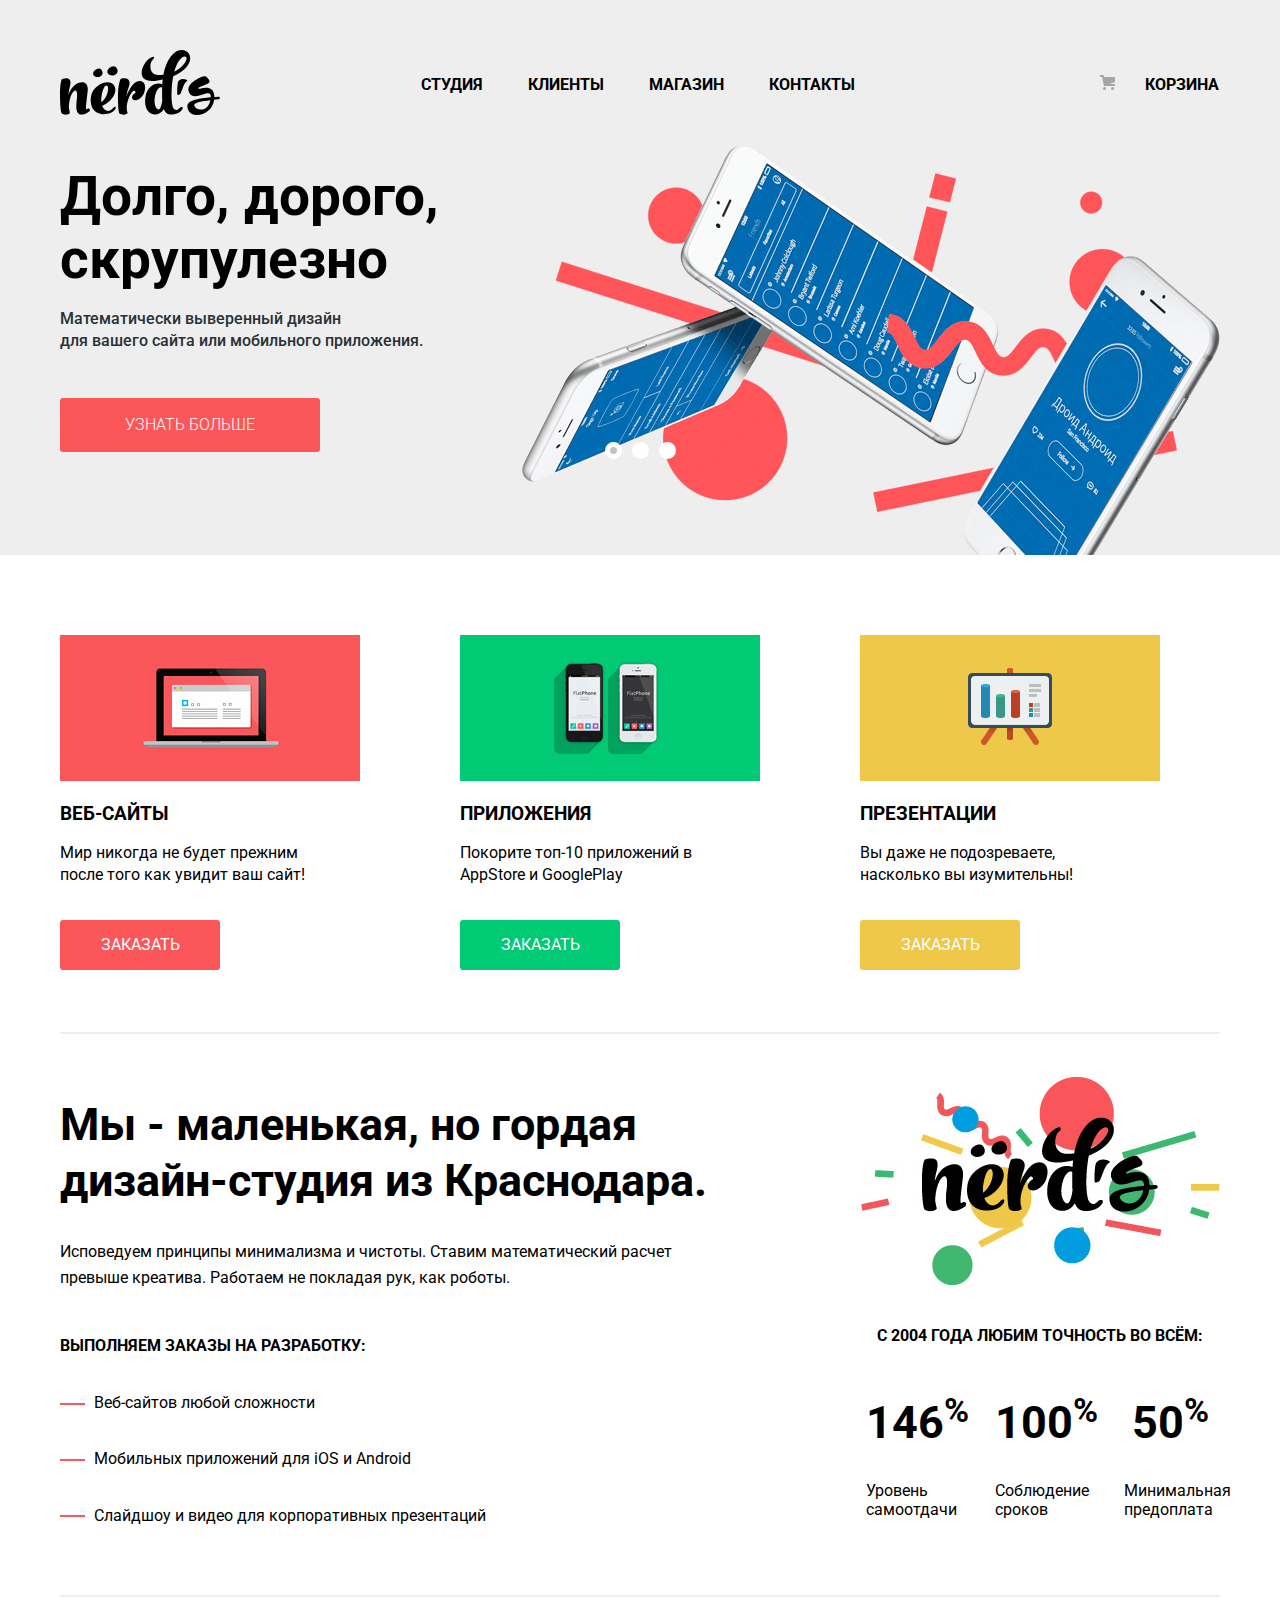
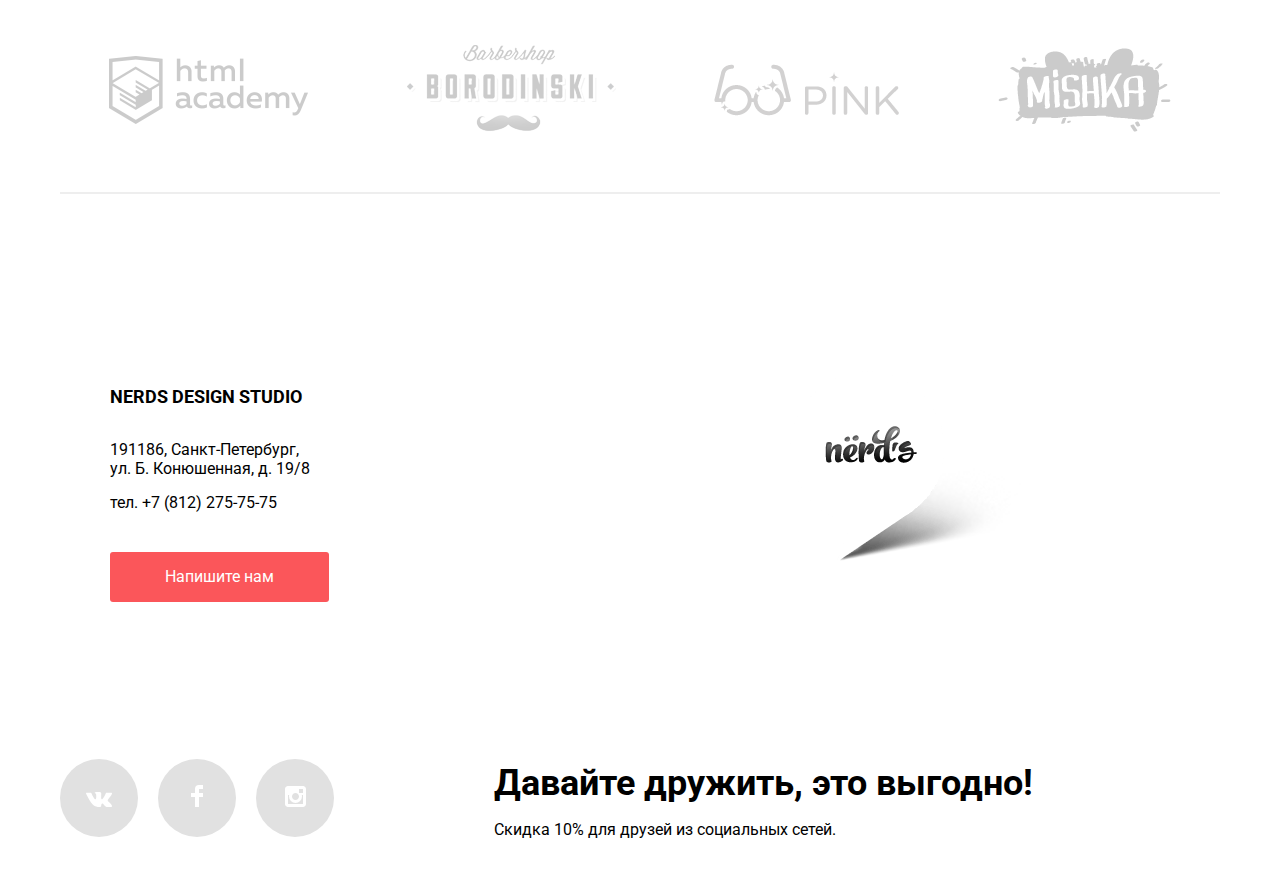
==== commit 9067d5f0: "Большая защита" ====
--- a/index.html
+++ b/index.html
@@ -5,7 +5,7 @@
     <title>HTML Academy: Нёрдс</title>
     <link href="https://fonts.googleapis.com/css?family=Roboto&display=swap" rel="stylesheet">
     <link rel="stylesheet" type="text/css" href="css/normalize.css">
-    <link rel="stylesheet" type="text/css" href="css/style.css">
+    <link rel="stylesheet" type="text/css" href="css/style-minimaze.css">
   </head>
   <body>
     <header class="main-header">
@@ -22,7 +22,7 @@
       <li class="item-site-navigation"><a href="#"><b>КОНТАКТЫ</b></a></li>
       </ul>
       <ul class="user-navigation">
-       <li class="main-basket"><svg xmlns="http://www.w3.org/2000/svg" width="15" height="15" viewBox="0 0 15 15" class='basket-svvg'><circle fill="#a6a6a6" cx="4.5" cy="13.5" r="1.5"/><circle fill="#a6a6a6" cx="12.5" cy="13.5" r="1.5"/><path fill="#a6a6a6" d="M15 2H4.07l-.422-2H0v2h2.031l1.985 9H15V9H9.441L15 6.951z"/></svg><a href="#"><b> КОРЗИНА</b></a></li>
+       <li class="main-basket"><svg xmlns="http://www.w3.org/2000/svg" width="15" height="15" viewBox="0 0 15 15" class='basket-svg'><circle fill="#a6a6a6" cx="4.5" cy="13.5" r="1.5"/><circle fill="#a6a6a6" cx="12.5" cy="13.5" r="1.5"/><path fill="#a6a6a6" d="M15 2H4.07l-.422-2H0v2h2.031l1.985 9H15V9H9.441L15 6.951z"/></svg><a href="#"><b> КОРЗИНА</b></a></li>
       </ul>  
       </div>
       </div>
@@ -60,7 +60,6 @@
       </div>
     </div>
   </div>
-    
     </header>
     <main class="container">
     <section class="features">
@@ -68,25 +67,22 @@
        <li class="feature-item">
         <img src="img/illustration-1.jpg" alt="Картинка №1 'ВЕБ-САЙТЫ'" width="300" height="146">
         <h3>ВЕБ-САЙТЫ</h3>
-        <p>Мир никогда не будет прежним<br>
-               после того как увидит ваш сайт!
-            </p>
+        <p class="feature-item-littering">Мир никогда не будет прежним</p>
+        после того как увидит ваш сайт!
             <p><button type="button" class="button feature-button-one">Заказать</button></p>
        </li>
        <li class="feature-item">
         <img src="img/illustration-2.jpg" alt="Картинка №2 'ПРИЛОЖЕНИЯ'" width="300" height="146">
         <h3>ПРИЛОЖЕНИЯ</h3>
-        <p>Покорите топ-10 приложений в<br>
-               AppStore и GooglePlay
-            </p>
+        <p class="feature-item-littering">Покорите топ-10 приложений в</p>
+        AppStore и GooglePlay
             <p><button type="button" class="button feature-button-two">Заказать</button></p>
        </li>
        <li class="feature-item">
         <img src="img/illustration-3.jpg" alt="Картинка №3 'ПРЕЗЕНТАЦИИ'" width="300" height="146">
         <h3>ПРЕЗЕНТАЦИИ</h3>
-        <p>Вы даже не подозреваете,<br>
-               насколько вы изумительны!
-            </p>
+        <p class="feature-item-littering">Вы даже не подозреваете,</p>
+        насколько вы изумительны!
             <p><button type="button" class="button feature-button-three">Заказать</button></p>
        </li>      
       </ul>
@@ -94,9 +90,9 @@
     <img src="img/divide.png" width="1160" height="2" alt="Горизонтальная линия">
     <div class="main-contacts">
       <div class="main-excellence">
-      <p class="littering-2"><b>Мы - маленькая, но гордая<br>
-      дизайн-студия из Краснодара.</b></p>
-      Исповедуем принципы минимализма и чистоты. Ставим математический расчет<br>
+      <p class="littering-2"><b>Мы - маленькая, но гордая</b></p>
+      <b class="littering-12">дизайн-студия из Краснодара.</b>
+      <p class="littering-13">Исповедуем принципы минимализма и чистоты. Ставим математический расчет</p>
       превыше креатива. Работаем не покладая рук, как роботы.
       <p class="littering-4"><b>Выполняем заказы на разработку:</b></p>
       <ul class="orders">
@@ -138,28 +134,27 @@
       <button type="button" class="modal-close"></button>
     <div class="field-div-1">
     <p>
-    <label for="name-user"><b>Ваше имя:</b></label><br>
-    <input id="name-user" type="text" name="name" value="" placeholder="  Имя Фамилия" class="field-div">
+    <label for="name-user"><b>Ваше имя:</b></label>
+    <input id="name-user" type="text" name="name" value="" placeholder="Имя Фамилия" class="field-div">
     </p>  
     </div>
     <div class="field-div-2">
     <p>
-    <label for="user-email"><b>Ваш e-mail</b></label><br>
-    <input id="user-email" type="email" name="login" placeholder="  email@example.com" class="field-div">
+    <label for="user-email"><b>Ваш e-mail</b></label>
+    <input id="user-email" type="email" name="login" placeholder="email@example.com" class="field-div">
     </p>  
     </div>
     </div>
     <div class="field-div-div">
-      <label for="main-comment"><b>Текст письма:</b></label><br>
-     <textarea name="comment" placeholder="  В свободной форме" id="main-comment" class="field-div-div-1"></textarea><br>  
+      <label for="main-comment"><b>Текст письма:</b></label>
+     <textarea name="comment" placeholder="В свободной форме" id="main-comment" class="field-div-div-1"></textarea>  
     </div>
     <button type="submit" class="button main-button-form">Отправить</button>
     </form> 
     </div>
     </main>
     <div class="main-map">
-      <!-- Вставить код карты !-->
-      <iframe src="https://www.google.com/maps/embed?pb=!1m14!1m12!1m3!1d499.6468565253748!2d30.32212690190287!3d59.93898795115091!2m3!1f0!2f0!3f0!3m2!1i1024!2i768!4f13.1!5e0!3m2!1sru!2sru!4v1582267621643!5m2!1sru!2sru" width="100%" height="418" frameborder="0" style="border:0;" allowfullscreen=""></iframe>
+      <iframe class="google-map" src="https://www.google.com/maps/embed?pb=!1m14!1m12!1m3!1d499.6468565253748!2d30.32212690190287!3d59.93898795115091!2m3!1f0!2f0!3f0!3m2!1i1024!2i768!4f13.1!5e0!3m2!1sru!2sru!4v1582267621643!5m2!1sru!2sru" height="418" style="border:0;" allowfullscreen=""></iframe>
       <div class="container-1">
       <article class="map-contact">
         <h3 class="visually-hidden">Карточка с адресом</h3>
@@ -183,10 +178,10 @@
       <li class="social-networks-item"><a href="#"><svg xmlns="http://www.w3.org/2000/svg" width="21" height="21" viewBox="0 0 21 21"><path fill="#FFF" d="M18 0H3C1.35 0 0 1.35 0 3v15c0 1.65 1.35 3 3 3h15c1.65 0 3-1.35 3-3V3c0-1.65-1.35-3-3-3zm-7.5 7c1.93 0 3.5 1.57 3.5 3.5S12.43 14 10.5 14 7 12.43 7 10.5 8.57 7 10.5 7zM18 18H3V9h1.181A6.504 6.504 0 0 0 4 10.5a6.5 6.5 0 1 0 13 0 6.45 6.45 0 0 0-.181-1.5H18v9zm0-11h-4V3h4v4z"/></svg></a></li> 
      </ul>
      <div class="discount">
-     <b class="littering-3">Давайте дружить, это выгодно!</b><br>
+     <b class="littering-3">Давайте дружить, это выгодно!</b>
      <p>Скидка 10% для друзей из социальных сетей.</p>
      </div>
     </footer>
-    <script type="text/javascript" src="js/javascript.js"></script>
+    <script src="js/javascript-minimaze.js"></script>
   </body>
 </html>--- a/css/style-minimaze.css
+++ b/css/style-minimaze.css
@@ -0,0 +1 @@
+@keyframes bounce{0%{transform:translateY(-2000px)}70%{transform:translateY(30px)}90%{transform:translateY(-10px)}to{transform:translateY(0)}}@keyframes shake{0%,to{transform:translateX(0)}10%,30%,50%,70%,90%{transform:translateX(-10px)}20%,40%,60%,80%{transform:translateX(10px)}}body{margin:0;padding:0;font-family:'Roboto',Arial,sans-serif;font-size:16px;font-weight:400;min-width:1200px;overflow-x:hidden}.visually-hidden:not(:focus):not(:active),input[type=checkbox].visually-hidden,input[type=radio].visually-hidden{position:absolute;width:1px;height:1px;margin:-1px;border:0;padding:0;white-space:nowrap;clip-path:inset(100%);clip:rect(0 0 0 0);overflow:hidden}.main-header{background:#eee}.link-navigation{border-bottom:2px solid #fb565a;padding-bottom:7px}.slider{position:relative;width:1160px;margin:0 auto}.slide{width:100%;min-height:420px;background-repeat:no-repeat;background-position:100% 10px;transition:left .3s ease}.slider input[type=radio]{display:none}.slider-controls{position:absolute;bottom:95px;left:50%;z-index:10;width:200px;margin-left:-100px;text-align:center}.slider-controls label{display:inline-block;width:7px;height:7px;margin:0 3px;vertical-align:top;background:#fff;border:5px solid #fff;border-radius:50%;cursor:pointer}.slide-text{width:520px;padding:30px 0}.slide-title{font-weight:700;font-size:55px}.slide p{font-weight:500;line-height:22px;color:#283136}.slide .btn{display:block;width:240px;height:30px;margin-top:46px;padding:12px 10px;font-weight:300;font-size:16px;vertical-align:middle;line-height:30px;text-align:center;color:#fff;text-transform:uppercase;text-decoration:none;background:#fb565a;border-radius:3px}.slide:nth-child(1){background-image:url(../img/slide1.png)}.slide:nth-child(2){background-image:url(../img/slide2.png)}.slide:nth-child(3){background-image:url(../img/slide3.png)}.slide{display:none}#btn-1:checked~.slides .slide:nth-child(1),#btn-2:checked~.slides .slide:nth-child(2),#btn-3:checked~.slides .slide:nth-child(3){display:block}#btn-1:checked~.slider-controls label[for=btn-1],#btn-2:checked~.slider-controls label[for=btn-2],#btn-3:checked~.slider-controls label[for=btn-3]{background-color:#c1c1c1}a{text-decoration:none;color:#000}.button{font:inherit;text-align:center;color:#fff;vertical-align:middle;background-color:#fb565a;border:0}.button:hover{background-color:#e74246}.button:active{background-color:#d7363b}.btn:hover{background-color:#e74246}.btn:active{background-color:#d7363b}.login-button{width:219px;height:50px;border-radius:3px;margin-top:24px}.main-logo:hover{opacity:.8}.main-logo:active{opacity:.3}.main-header{background-color:#eee;min-height:135px;margin:0 auto}.main-navigation{min-height:135px;display:flex;flex-direction:column;align-items:center}.main-navigation-wrapper{width:auto;min-height:70px;background-color:transparent;margin-top:50px}.main-navigation .container{margin:0}.container,.container-1{width:1160px;margin:0 auto;padding:0}.container-1{height:0}.main-navigation-wrapper .container{display:flex;justify-content:space-between}.site-navigation{display:flex;align-items:center;justify-content:space-around;list-style-type:none;font-size:16px;font-weight:500;min-height:60px;margin:0;padding:0}.item-site-navigation{margin-right:45px}.item-site-navigation a:active{text-decoration:underline;color:red}.user-navigation{display:flex;align-items:center;min-height:70px;margin:0;padding:0;width:120px}.site-navigation .item-site-navigation a:hover{color:#ff535d}.site-navigation .item-site-navigation a:active{color:#bbb}.button-up{width:240px;height:50px;margin-top:40px;border-radius:3px}.user-navigation{list-style-type:none;font-size:16px;font-weight:500}.user-navigation .main-basket a:hover{color:#ff535d}.user-navigation .main-basket a:active{color:#bbb}.basket-svg{padding-right:26px}.features{margin-bottom:34px}.feature-list{list-style-type:none;min-height:350px;padding:0;display:flex;justify-content:space-between;margin:80px 0 0}.feature-item{min-height:350px;width:300px;margin-right:100px}.feature-button-one,.feature-button-three,.feature-button-two{width:160px;height:50px;border-radius:3px;margin-top:20px;text-transform:uppercase}.feature-button-three,.feature-button-two{background-color:#00ca74}.feature-button-two:hover{background-color:#01bc6d}.feature-button-two:active{background-color:#00aa63}.feature-button-three{background-color:#efc84a}.feature-button-three:hover{background-color:#eab535}.feature-button-three:active{background-color:#e6a823}.orders{list-style-type:none;margin:0;padding:0}.orders-item{margin-bottom:38px}.order-item-img{vertical-align:middle;padding-right:5px}.main-table{width:360px;border-spacing:5px 31px;margin-top:20px}.main-table .table-item{vertical-align:middle;text-align:center;font-size:45px;padding-right:20px;font-weight:700}.main-table .table-item-1{vertical-align:middle;padding-right:5px}.main-contacts{margin-top:-20px;margin-bottom:20px;display:flex;justify-content:space-between}.excellence{min-height:380px;width:660px}.statistics{min-height:420px;width:360px;margin-top:38px}.illustration-4{padding-top:20px}.main-brand{list-style-type:none;display:flex;justify-content:space-around;padding:0;margin:44px 0 40px;align-items:center}.main-brand .main-brand-item{opacity:.2}.main-brand .main-brand-item:hover{opacity:1}.main-brand .main-brand-item:active{opacity:.1}.map-contact{background-color:#fff;width:320px;height:310px;position:relative;left:0;top:-370px}.main-field-div-1-2{display:flex;margin-left:70px;margin-right:40px}.choice-1:hover .notification-1,.choice-2:hover .notification-2,.choice-3:hover .notification-3,.choice-4:hover .notification-4,.choice-5:hover .notification-5,.choice-6:hover .notification-6{display:block}.modal-close{position:absolute;left:590px;top:55px;width:22px;height:22px;border:0;cursor:pointer;background-color:#fff}.modal-close::after,.modal-close::before{content:"";top:10px;left:2px;position:absolute;width:19px;height:3px;background-color:red}.modal-close::before{transform:rotate(45deg)}.modal-close::after{transform:rotate(-45deg)}.feature-item-littering{margin-bottom:.2em}.field-div{height:35px;width:245px;margin-top:8px;border-radius:3px;outline:0}.field-div:hover{border-color:#d7dcde}.field-div:focus{border-color:#000}.field-div:invalid{border-color:#e74246;color:#e74246}.field-div-div{margin-left:70px}.field-div-div-1{height:82px;width:521px;margin-top:8px;border-radius:3px;outline:0}.field-div-div-1:hover{border-color:#d7dcde}.field-div-div-1:focus{border-color:#000}.field-div-div-1:invalid{border-color:#e74246;color:#e74246}.main-button-form{width:180px;height:35px;border-radius:3px;margin-left:70px;margin-top:25px}.map-contact-div-div{padding-top:56px;margin-left:50px}.map-marker{position:relative;left:730px;top:-640px}.social-networks-item{list-style-type:none;border-radius:50%;background-color:#e1e1e1;width:78px;height:78px;text-align:center;line-height:85px;vertical-align:middle;margin-right:20px}.social-networks-item:hover{background-color:#e74246}.social-networks-item:active{background-color:#d7363b}.page-footer{display:flex;margin:0 auto;justify-content:flex-start;height:180px;max-width:1160px}.social-networks{display:flex;margin:0;padding:0;align-items:center}.discount{padding-top:55px;margin-left:140px}.littering-1{font-size:55px}.littering-2{font-size:45px;margin-top:80px;margin-bottom:.1em}.littering-12{font-size:45px;margin-bottom:47px}.littering-13{margin-top:36px;margin-bottom:.5em}.littering-3{font-size:36px}.littering-4,.littering-5{text-transform:uppercase;font-size:16px}.littering-4{margin-top:50px;margin-bottom:38px}.littering-5{margin-top:38px;text-align:center}.littering-6{margin-top:-29px}.littering-7{margin-left:70px;margin-top:52px}.littering-8{font-size:18px;margin-bottom:34px}.filter-item legend,.littering-9{font-size:18px;line-height:24px;text-transform:uppercase;font-weight:700}.littering-10{display:flex;flex-wrap:wrap;justify-content:center;min-height:200px;width:auto}.littering-10-text{font-size:55px;font-weight:700}.google-map{width:100%}.filter-item{margin:0;padding:0;border:0;width:260px}.range-filter{width:260px;margin-top:49px}.range-controls{position:relative;height:41px;margin-bottom:15px;padding-top:39px;padding-right:20px;padding-left:20px;background-color:#f1f1f1;border-radius:5px}.range-controls .scale{height:2px;background:#d7dcde}.range-controls .bar{width:30%;height:2px;background:#00ca74}.range-controls .toggle{position:absolute;top:31px;left:0;width:4px;height:4px;padding:0;border:8px solid #fff;background-color:#ababab;box-shadow:0 2px 1px 0 #cfcfcf;border-radius:50%;cursor:pointer}.range-controls .toggle-min{left:50px}.range-controls .toggle-max{left:110px}.price-controls{font-size:0}.price-controls label{display:inline-block;width:50%;vertical-align:top;font-size:16px;text-transform:uppercase}.price-controls input{width:60px;padding:8px 10px;margin-left:10px;font-family:Roboto,Arial,sans-serif;font-size:16px;text-align:center;color:#283136;border:0;border-radius:5px;background:#f1f1f1}.max-price{text-align:right}.visually-hidden{height:160px;background-color:#eee;text-align:center;font-size:55px;padding-top:20px}.choice-grid{list-style-type:none}.main-choice-grid{margin-top:42px}.choice-grid-item{margin-bottom:25px}.choice-features{display:flex;flex-direction:column;list-style-type:none;margin:0;padding:0}.choice-features-item{margin-bottom:18px}.show-grid{background-color:#eee;color:#000;width:260px;height:50px;margin-top:38px;border-radius:3px}.pagination .pagination-item:hover,.show-grid:hover{background-color:#dfdfdf}.pagination .pagination-item:active,.show-grid:active{background-color:#d5d5d5}.choice-grid,.grid-features{display:flex;flex-direction:column}.choice-grid{margin:0;padding:0}.radiobox-1{position:relative;padding-left:40px;cursor:pointer;color:#283136;padding-top:7px}.checkbox-1:hover,.radiobox-1:hover{color:#4d4d4d}.radiobox-1 input[type=radio]+.checkbox-indicator-1{position:absolute;top:0;left:0;width:23px;height:23px;border-radius:50%;border:5px solid #b8b8b8}.radiobox-1 input[type=radio]:hover+.checkbox-indicator-1{border-color:#4d4d4d}.radiobox-1 input[type=radio]:checked+.checkbox-indicator-1{border-color:#e5e5e5}.radiobox-1 input[type=radio]:checked+.checkbox-indicator-1::after{content:"";position:absolute;top:7px;left:7px;width:10px;height:10px;border-radius:50%;background-color:#ededed}.radiobox-1 input[type=radio]:hover+.checkbox-indicator-1::after{background-color:#4d4d4d}.checkbox-1{position:relative;padding-left:40px;padding-top:5px;color:#283136;cursor:pointer}.checkbox-1 input[type=checkbox]+.checkbox-indicator{position:absolute;top:0;left:0;width:23px;height:23px;border:2px solid #b8b8b8;border-radius:3px}.checkbox-1 input[type=checkbox]:hover+.checkbox-indicator{border-color:#4d4d4d}.checkbox-1 input[type=checkbox]:checked+.checkbox-indicator{border-color:#e5e5e5}.checkbox-1 input[type=checkbox]:checked+.checkbox-indicator::before{content:"";position:absolute;top:10px;left:4px;z-index:10;width:8px;height:5px;background-color:#ededed}.checkbox-1 input[type=checkbox]:checked+.checkbox-indicator::after{content:"";position:absolute;top:5px;left:6px;width:25px;height:5px;border:1px solid #fff;background-color:#ededed}.checkbox-1 input[type=checkbox]:checked+.checkbox-indicator::before{transform:rotate(43deg)}.checkbox-1 input[type=checkbox]:checked+.checkbox-indicator::after{transform:rotate(-48deg)}.checkbox-1 input[type=checkbox]:hover+.checkbox-indicator::after,.checkbox-1 input[type=checkbox]:hover+.checkbox-indicator::before{background-color:#4d4d4d}.notification-main{font-size:18px;font-weight:700;text-align:center;margin-bottom:20px;padding-top:20px;text-transform:uppercase}.notification-main:hover{color:#fb565a}.notification-main:active{color:#b2b2b2}.notification-main-main,.notification-main-main-2{font-size:16px;font-weight:400;text-align:center;color:#8a8a8a}.notification-main-main{margin-bottom:.1em}.notification-main-main-2{margin:0 auto;padding-bottom:20px}.notification-button{width:200px;height:50px;margin-left:80px;border-radius:3px}.main-map,.main-map-1{margin-top:80px;height:430px}.notification-1,.notification-2,.notification-3,.notification-4,.notification-5,.notification-6{position:absolute;bottom:0;right:0;display:none;width:360px;height:233px;background-color:#eee}.main-setting{display:flex;flex-direction:column;list-style-type:none;margin:0;padding:0}.main-sort,.sort{display:flex}.sort{list-style-type:none;padding:0;margin:0 0 50px}.setting{justify-content:flex-end;margin:0 0 0 200px;padding:3px 0 0}.down-up,.setting,.setting-item{list-style-type:none;display:flex}.setting-item{display:inline-block;vertical-align:top;margin-right:25px;opacity:.2}.setting-item:hover{opacity:.6}.choice-1-item:hover,.setting-item:active{opacity:1}.down-up{margin:0 0 0 40px;padding:7px 0 0}.setting-item-two{display:flex;margin-left:20px}.choice-selection-main{display:flex;flex-wrap:wrap;justify-content:space-between;list-style-type:none;margin:0;padding:0}.container-main-main{display:flex;justify-content:space-around;margin-top:60px}.choice-selection{max-width:760px;margin-left:60px}.choice-1,.choice-2,.choice-3,.choice-4,.choice-5,.choice-6{position:relative;display:flex;flex-wrap:wrap;display:inline-block;vertical-align:top;width:360px;margin-bottom:40px}.choice-selection-main img{margin-top:-6px}.choice-1-item{opacity:.12}.down-up-icon{opacity:.2}.down-up-icon:hover{opacity:.6}.down-up-icon:active{opacity:1}.pagination{display:flex;list-style-type:none;justify-content:center}.pagination .pagination-item{font:inherit;text-align:center;color:#fff;line-height:50px;vertical-align:middle;background-color:#eee;border:0;width:50px;height:50px;margin:5px;border-radius:3px}.pagination :last-child{width:260px;height:50px}.modal,.modal-login{background-color:#fff}.modal{position:fixed;top:50%;left:50%;z-index:100;transform:translate(-50%,-50%);box-shadow:0 20px 40px rgba(0,0,0,.8)}.modal-login{top:360px;width:667px;height:410px;display:none;box-shadow:0 20px 40px 0 rgba(0,1,1,.75)}.bar{margin-left:20%;width:30%}.modal-show{display:block;animation:bounce .6s}.modal-error{animation:shake .6s}